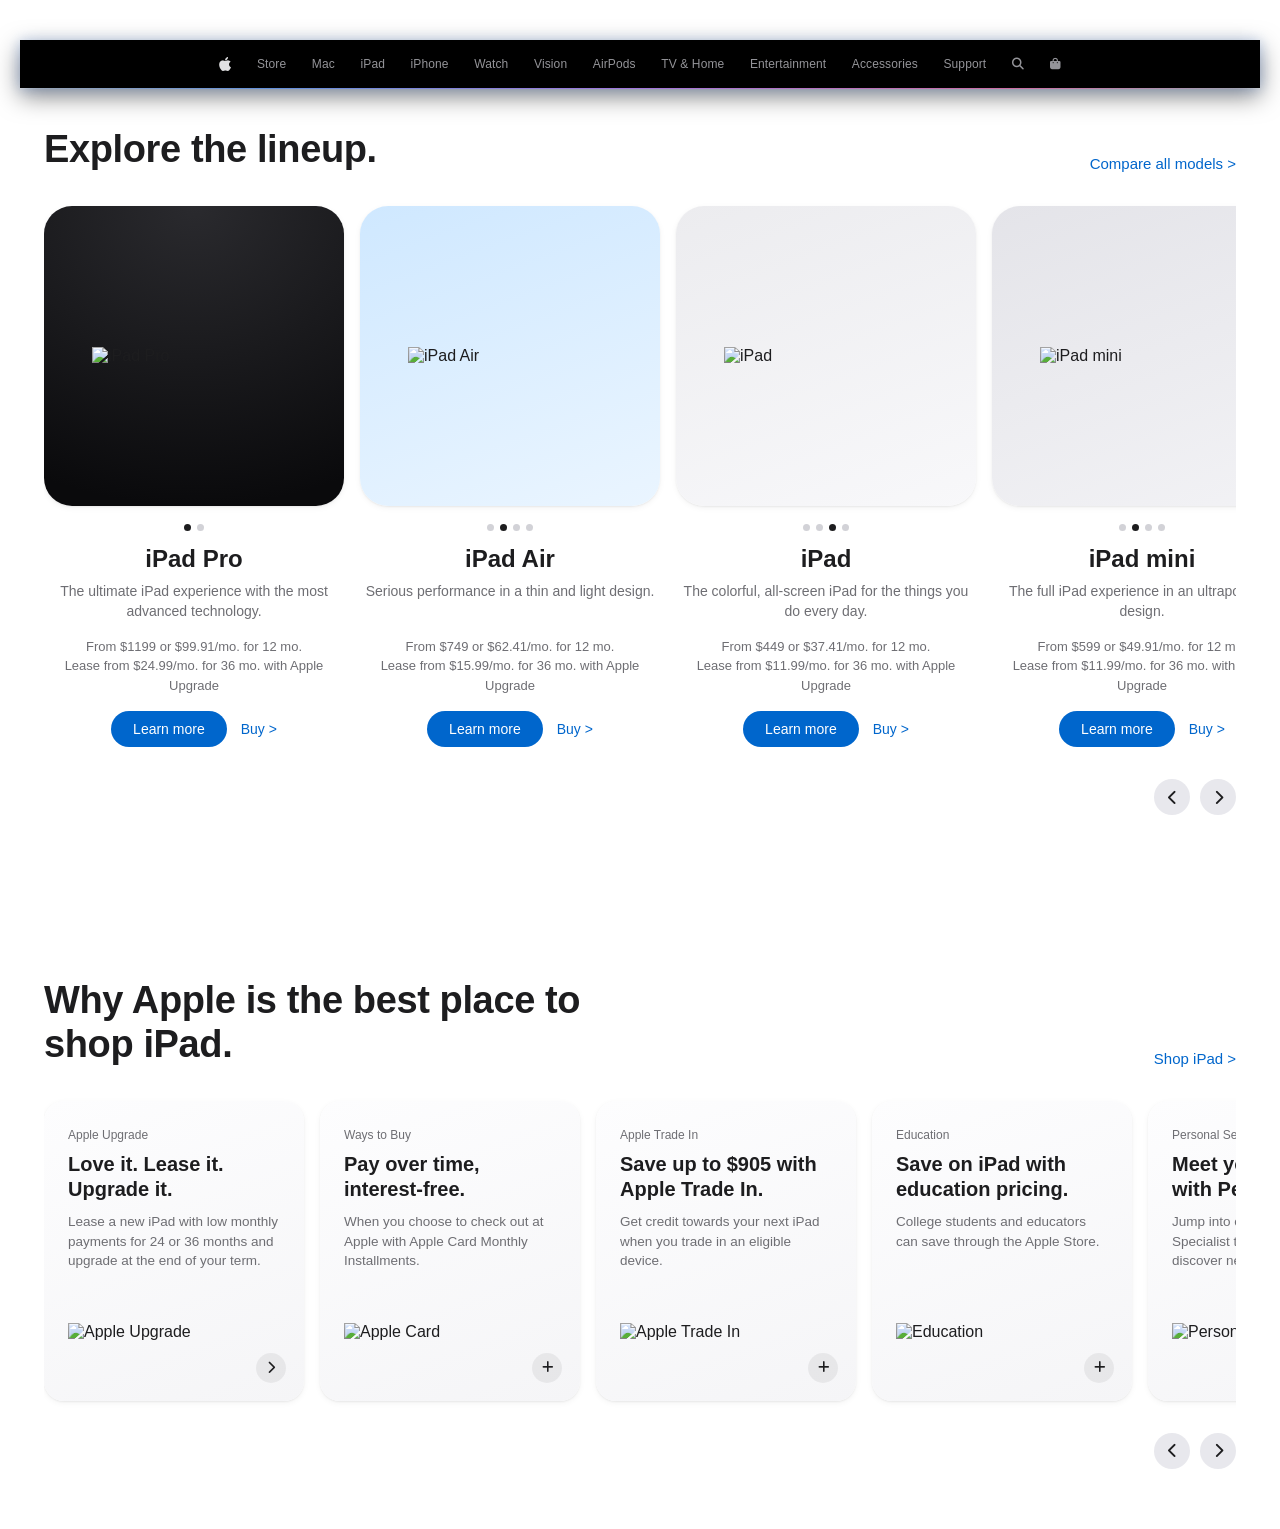
==== website.apple/ipad.html @ a0b73dc2 "first commit" ====
<!DOCTYPE html>
<html lang="id">
<head>
    <meta charset="UTF-8">
    <meta name="viewport" content="width=device-width, initial-scale=1.0">
    <title>iPad - Apple (Indonesia)</title>

    <link rel="stylesheet" href="https://cdnjs.cloudflare.com/ajax/libs/font-awesome/6.4.0/css/all.min.css">
    <link rel="stylesheet" href="style.css">
</head>
<body>
    <!-- Navigation Bar -->
    <nav class="global-nav">
        <ul>
            <li><a href="index.html"><i class="fa-brands fa-apple nav-icon"></i></a></li>
            <li><a href="index.html">Store</a></li>
            <li><a href="#">Mac</a></li>
            <li><a href="ipad.html">iPad</a></li>
            <li><a href="#">iPhone</a></li>
            <li><a href="#">Watch</a></li>
            <li><a href="#">Vision</a></li>
            <li><a href="#">AirPods</a></li>
            <li><a href="#">TV & Home</a></li>
            <li><a href="#">Entertainment</a></li>
            <li><a href="#">Accessories</a></li>
            <li><a href="#">Support</a></li>
            <li><a href="#"><i class="fa-solid fa-magnifying-glass"></i></a></li>
            <li><a href="#"><i class="fa-solid fa-bag-shopping"></i></a></li>
        </ul>
    </nav>

    <!-- 1. Explore the lineup -->
    <section class="lineup-section">
        <div class="section-row-header">
            <h2 class="section-row-title">Explore the lineup.</h2>
            <a href="#" class="section-link">Compare all models &gt;</a>
        </div>

        <div class="carousel">
            <div class="carousel-track">
                
                <div class="lineup-card">
                    <div class="lineup-visual visual-pro">
                        <img src="https://via.placeholder.com/400x400/111111/ffffff?text=iPad+Pro" alt="iPad Pro">
                    </div>
                    <div class="lineup-dots"><span class="active"></span><span></span></div>
                    <h3>iPad Pro</h3>
                    <p class="lineup-desc">The ultimate iPad experience with the most advanced technology.</p>
                    <p class="lineup-price">From $1199 or $99.91/mo. for 12 mo.<br>Lease from $24.99/mo. for 36 mo. with Apple Upgrade</p>
                    <div class="lineup-actions">
                        <a href="#" class="pill-btn">Learn more</a>
                        <a href="#" class="text-link-buy">Buy &gt;</a>
                    </div>
                </div>

                <div class="lineup-card">
                    <div class="lineup-visual visual-air">
                        <img src="https://via.placeholder.com/400x400/4a90d9/ffffff?text=iPad+Air" alt="iPad Air">
                    </div>
                    <div class="lineup-dots"><span></span><span class="active"></span><span></span><span></span></div>
                    <h3>iPad Air</h3>
                    <p class="lineup-desc">Serious performance in a thin and light design.</p>
                    <p class="lineup-price">From $749 or $62.41/mo. for 12 mo.<br>Lease from $15.99/mo. for 36 mo. with Apple Upgrade</p>
                    <div class="lineup-actions">
                        <a href="#" class="pill-btn">Learn more</a>
                        <a href="#" class="text-link-buy">Buy &gt;</a>
                    </div>
                </div>

                <div class="lineup-card">
                    <div class="lineup-visual visual-ipad">
                        <img src="https://via.placeholder.com/400x400/e91e8c/ffffff?text=iPad" alt="iPad">
                    </div>
                    <div class="lineup-dots"><span></span><span></span><span class="active"></span><span></span></div>
                    <h3>iPad</h3>
                    <p class="lineup-desc">The colorful, all-screen iPad for the things you do every day.</p>
                    <p class="lineup-price">From $449 or $37.41/mo. for 12 mo.<br>Lease from $11.99/mo. for 36 mo. with Apple Upgrade</p>
                    <div class="lineup-actions">
                        <a href="#" class="pill-btn">Learn more</a>
                        <a href="#" class="text-link-buy">Buy &gt;</a>
                    </div>
                </div>

                <div class="lineup-card">
                    <div class="lineup-visual visual-mini">
                        <img src="https://via.placeholder.com/400x400/9b59b6/ffffff?text=iPad+mini" alt="iPad mini">
                    </div>
                    <div class="lineup-dots"><span></span><span class="active"></span><span></span><span></span></div>
                    <h3>iPad mini</h3>
                    <p class="lineup-desc">The full iPad experience in an ultraportable design.</p>
                    <p class="lineup-price">From $599 or $49.91/mo. for 12 mo.<br>Lease from $11.99/mo. for 36 mo. with Apple Upgrade</p>
                    <div class="lineup-actions">
                        <a href="#" class="pill-btn">Learn more</a>
                        <a href="#" class="text-link-buy">Buy &gt;</a>
                    </div>
                </div>

            </div>
            <div class="carousel-nav">
                <button class="carousel-btn carousel-prev" aria-label="Sebelumnya"><i class="fa-solid fa-chevron-left"></i></button>
                <button class="carousel-btn carousel-next" aria-label="Berikutnya"><i class="fa-solid fa-chevron-right"></i></button>
            </div>
        </div>
    </section>

    <!-- 2. Why Apple is the best place to shop iPad -->
    <section class="shop-reasons-section">
        <div class="section-row-header">
            <h2 class="section-row-title">Why Apple is the best place to shop iPad.</h2>
            <a href="#" class="section-link">Shop iPad &gt;</a>
        </div>

        <div class="carousel">
            <div class="carousel-track">

                <div class="shop-card">
                    <p class="eyebrow">Apple Upgrade</p>
                    <h3>Love it. Lease it. Upgrade it.</h3>
                    <p>Lease a new iPad with low monthly payments for 24 or 36 months and upgrade at the end of your term.</p>
                    <div class="shop-card-img">
                        <img src="https://via.placeholder.com/260x160/f5f5f7/9b59b6?text=Apple+Upgrade" alt="Apple Upgrade">
                    </div>
                    <a href="#" class="shop-card-cta"><i class="fa-solid fa-chevron-right"></i></a>
                </div>

                <div class="shop-card">
                    <p class="eyebrow">Ways to Buy</p>
                    <h3>Pay over time, interest-free.</h3>
                    <p>When you choose to check out at Apple with Apple Card Monthly Installments.</p>
                    <div class="shop-card-img">
                        <img src="https://via.placeholder.com/260x160/f5f5f7/888888?text=Apple+Card" alt="Apple Card">
                    </div>
                    <a href="#" class="shop-card-cta"><i class="fa-solid fa-plus"></i></a>
                </div>

                <div class="shop-card">
                    <p class="eyebrow">Apple Trade In</p>
                    <h3>Save up to $905 with Apple Trade In.</h3>
                    <p>Get credit towards your next iPad when you trade in an eligible device.</p>
                    <div class="shop-card-img">
                        <img src="https://via.placeholder.com/260x160/f5f5f7/4a90d9?text=Trade+In" alt="Apple Trade In">
                    </div>
                    <a href="#" class="shop-card-cta"><i class="fa-solid fa-plus"></i></a>
                </div>

                <div class="shop-card">
                    <p class="eyebrow">Education</p>
                    <h3>Save on iPad with education pricing.</h3>
                    <p>College students and educators can save through the Apple Store.</p>
                    <div class="shop-card-img">
                        <img src="https://via.placeholder.com/260x160/f5f5f7/333333?text=Education" alt="Education">
                    </div>
                    <a href="#" class="shop-card-cta"><i class="fa-solid fa-plus"></i></a>
                </div>

                <div class="shop-card">
                    <p class="eyebrow">Personal Setup</p>
                    <h3>Meet your new iPad with Personal Setup.</h3>
                    <p>Jump into online sessions with a Specialist to set up your iPad and discover new features.</p>
                    <div class="shop-card-img">
                        <img src="https://via.placeholder.com/260x160/f5f5f7/2997ff?text=Personal+Setup" alt="Personal Setup">
                    </div>
                    <a href="#" class="shop-card-cta"><i class="fa-solid fa-plus"></i></a>
                </div>

                <div class="shop-card">
                    <p class="eyebrow">Delivery and Pickup</p>
                    <h3>Get flexible delivery and easy pickup.</h3>
                    <p>Choose two-hour delivery in eligible areas, free delivery from the Apple Store, free delivery, or easy pickup options.</p>
                    <div class="shop-card-img">
                        <img src="https://via.placeholder.com/260x160/f5f5f7/aaaaaa?text=Delivery" alt="Delivery and Pickup">
                    </div>
                    <a href="#" class="shop-card-cta"><i class="fa-solid fa-plus"></i></a>
                </div>

            </div>
            <div class="carousel-nav">
                <button class="carousel-btn carousel-prev" aria-label="Sebelumnya"><i class="fa-solid fa-chevron-left"></i></button>
                <button class="carousel-btn carousel-next" aria-label="Berikutnya"><i class="fa-solid fa-chevron-right"></i></button>
            </div>
        </div>
    </section>

    <script src="carousel.js"></script>
</body>
</html>
---- website.apple/style.css ----
/* ============================================================
   APPLE (ID) — 3D EDITION
   Token system
   ============================================================ */
:root {
    --bg-light: #f5f5f7;
    --bg-white: #ffffff;
    --bg-dark: #000000;
    --bg-dark-soft: #0a0a0c;

    --text-dark: #1d1d1f;
    --text-dark-muted: #6e6e73;
    --text-light: #f5f5f7;
    --text-light-muted: #a1a1a6;

    --accent-blue: #2997ff;
    --accent-blue-deep: #0066cc;

    /* glow accents — untuk kesan "fresh & hidup" */
    --glow-blue: #3b82f6;
    --glow-purple: #a855f7;
    --glow-pink: #ec4899;
    --glow-cyan: #22d3ee;
    --glow-orange: #fb923c;

    --radius-lg: 28px;
    --radius-md: 20px;
    --radius-sm: 12px;
    --radius-pill: 980px;

    --ease: cubic-bezier(0.16, 1, 0.3, 1);
    --ease-soft: cubic-bezier(0.4, 0, 0.2, 1);

    /* layered "physical" shadows — the core of the 3D feel */
    --depth-1: 0 1px 2px rgba(0,0,0,0.06), 0 2px 6px rgba(0,0,0,0.05);
    --depth-2: 0 4px 10px rgba(0,0,0,0.08), 0 12px 28px rgba(0,0,0,0.10);
    --depth-3: 0 10px 24px rgba(0,0,0,0.12), 0 30px 60px rgba(0,0,0,0.18);
    --depth-dark: 0 20px 50px rgba(0,0,0,0.55), 0 6px 16px rgba(0,0,0,0.4);
}

* { box-sizing: border-box; }

html { scroll-behavior: smooth; }

body {
    margin: 0;
    background: var(--bg-white);
    color: var(--text-dark);
    font-family: -apple-system, "SF Pro Display", "SF Pro Text", "Helvetica Neue", Arial, sans-serif;
    -webkit-font-smoothing: antialiased;
    overflow-x: hidden;
}

a { text-decoration: none; color: inherit; }
ul { list-style: none; margin: 0; padding: 0; }
sup { font-size: 0.55em; }

/* ============================================================
   1. GLOBAL NAV — glass, floating above everything
   ============================================================ */
.global-nav {
    position: sticky;
    top: 0;
    z-index: 1000;
    height: 48px;
    display: flex;
    align-items: center;
    background: #000000;
    box-shadow:
        0 1px 0 rgba(255,255,255,0.08),
        0 1px 12px rgba(59,130,246,0.25),
        0 8px 24px rgba(0,0,0,0.5);
}

.global-nav::after {
    content: "";
    position: absolute;
    left: 0; right: 0; bottom: -1px;
    height: 1px;
    background: linear-gradient(90deg,
        transparent,
        var(--glow-blue) 20%,
        var(--glow-purple) 50%,
        var(--glow-pink) 80%,
        transparent);
    opacity: 0.6;
}

.global-nav ul {
    width: 100%;
    display: flex;
    justify-content: center;
    align-items: center;
    gap: clamp(14px, 2vw, 30px);
    padding: 0 16px;
}

.global-nav a {
    display: flex;
    align-items: center;
    color: var(--text-light-muted);
    font-size: 12px;
    letter-spacing: 0.01em;
    opacity: 0.92;
    transition: opacity 0.25s var(--ease-soft), transform 0.25s var(--ease-soft);
}

.global-nav a:hover {
    color: var(--text-light);
    opacity: 1;
    transform: translateY(-1px);
}

.nav-icon { font-size: 16px; color: var(--text-light); }

/* ============================================================
   2. PROMO RIBBON
   ============================================================ */
.ribbon {
    text-align: center;
    font-size: 12px;
    color: var(--text-dark);
    background: linear-gradient(180deg, #fafafc, var(--bg-light));
    padding: 10px 20px;
    box-shadow: inset 0 -1px 0 rgba(0,0,0,0.06), var(--depth-1);
    position: relative;
    z-index: 2;
}

.ribbon a {
    color: var(--accent-blue-deep);
    font-weight: 500;
    margin-left: 4px;
}
.ribbon a:hover { text-decoration: underline; }

/* ============================================================
   3. HERO SECTIONS — perspective stage for floating products
   ============================================================ */
.hero-section {
    position: relative;
    padding: 88px 24px 64px;
    text-align: center;
    perspective: 1600px;
    overflow: hidden;
}

.hero-title {
    font-size: clamp(40px, 6vw, 80px);
    font-weight: 600;
    letter-spacing: -0.015em;
    margin: 0 0 6px;
    line-height: 1.05;
}

.hero-subtitle {
    font-size: clamp(20px, 2.4vw, 28px);
    font-weight: 500;
    margin: 0 0 8px;
}

.hero-date, .hero-description {
    font-size: 17px;
    color: var(--text-dark-muted);
    max-width: 520px;
    margin: 0 auto 22px;
    line-height: 1.4;
}

.cta-group {
    display: flex;
    justify-content: center;
    gap: 14px;
    margin-top: 8px;
    position: relative;
    z-index: 3;
}

.btn {
    display: inline-block;
    padding: 11px 22px;
    font-size: 15px;
    font-weight: 500;
    border-radius: var(--radius-pill);
    transition: transform 0.2s var(--ease-soft), box-shadow 0.2s var(--ease-soft), background 0.2s var(--ease-soft);
    will-change: transform;
}

.btn:active { transform: translateY(1px) scale(0.98); }

.btn-primary {
    background: var(--accent-blue-deep);
    color: #fff;
    box-shadow: 0 2px 6px rgba(0,102,204,0.35), 0 8px 18px rgba(0,102,204,0.25);
}
.btn-primary:hover {
    background: var(--accent-blue);
    box-shadow: 0 4px 10px rgba(41,151,255,0.4), 0 14px 26px rgba(41,151,255,0.28);
    transform: translateY(-2px);
}

.btn-secondary-dark {
    color: var(--accent-blue);
    background: rgba(255,255,255,0.06);
    border: 1px solid rgba(255,255,255,0.14);
}
.btn-secondary-dark:hover {
    background: rgba(255,255,255,0.12);
    transform: translateY(-2px);
}

.btn-secondary-light {
    color: var(--accent-blue-deep);
    background: rgba(0,0,0,0.04);
}
.btn-secondary-light:hover {
    background: rgba(0,0,0,0.08);
    transform: translateY(-2px);
}

/* --- Dark theme hero (iPhone 18 Pro) --- */
.hero-section.dark-theme {
    background: #000;
    color: var(--text-light);
}

.hero-section.dark-theme::before {
    content: "";
    position: absolute;
    inset: -20%;
    z-index: 0;
    background:
        radial-gradient(38% 45% at 30% 15%, rgba(59,130,246,0.55), transparent 70%),
        radial-gradient(35% 40% at 72% 10%, rgba(168,85,247,0.45), transparent 70%),
        radial-gradient(45% 50% at 50% 40%, rgba(236,72,153,0.22), transparent 70%);
    filter: blur(60px);
    animation: glow-pulse 8s ease-in-out infinite;
    pointer-events: none;
}

.hero-section.dark-theme .hero-content,
.hero-section.dark-theme .hero-landscape-image {
    position: relative;
    z-index: 1;
}

@keyframes glow-pulse {
    0%, 100% { opacity: 0.85; transform: scale(1); }
    50%      { opacity: 1; transform: scale(1.06); }
}

.hero-full-landscape {
    padding-bottom: 0;
}

.hero-landscape-image {
    margin-top: 20px;
    transform-style: preserve-3d;
    transition: transform 0.35s var(--ease);
}

.floating-img {
    width: min(100%, 1100px);
    display: block;
    margin: 0 auto;
    filter: drop-shadow(0 40px 60px rgba(0,0,0,0.65)) drop-shadow(0 8px 16px rgba(0,0,0,0.5));
    animation: float-in 1.1s var(--ease) both, hover-float 5s ease-in-out 1.1s infinite;
    transform-style: preserve-3d;
}

@keyframes float-in {
    from { opacity: 0; transform: translateY(70px) rotateX(12deg) scale(0.94); }
    to   { opacity: 1; transform: translateY(0) rotateX(0deg) scale(1); }
}

@keyframes hover-float {
    0%, 100% { transform: translateY(0px); }
    50%      { transform: translateY(-14px); }
}

/* --- Light theme hero (iPhone Duo) --- */
.hero-section.light-theme {
    background: linear-gradient(180deg, #ffffff 0%, var(--bg-light) 100%);
}

.hero-image-container {
    margin-top: 24px;
    perspective: 1400px;
}

.hero-image-container img {
    width: min(100%, 900px);
    border-radius: var(--radius-md);
    box-shadow: var(--depth-3);
    transition: transform 0.4s var(--ease), box-shadow 0.4s var(--ease);
}

.hero-image-container img:hover {
    transform: translateY(-6px) scale(1.015);
    box-shadow: 0 24px 40px rgba(0,0,0,0.16), 0 40px 80px rgba(0,0,0,0.14);
}

/* ============================================================
   4. BENTO GRID — tilt-on-hover 3D cards
   ============================================================ */
.bento-container {
    display: grid;
    grid-template-columns: repeat(2, 1fr);
    gap: 20px;
    padding: 20px;
    max-width: 1240px;
    margin: 0 auto;
    perspective: 1800px;
}

.bento-card {
    position: relative;
    border-radius: var(--radius-lg);
    padding: 44px 40px 36px;
    overflow: hidden;
    transform-style: preserve-3d;
    transition: transform 0.5s var(--ease), box-shadow 0.5s var(--ease);
    box-shadow: var(--depth-2);
    will-change: transform;
}

.bento-card:hover {
    box-shadow: var(--depth-3);
    z-index: 2;
}

.card-content {
    position: relative;
    z-index: 2;
    transform: translateZ(30px);
    transition: transform 0.5s var(--ease);
    max-width: 480px;
}

.bento-card:hover .card-content { transform: translateZ(55px); }

.card-image {
    margin-top: 24px;
    transform: translateZ(20px);
    transition: transform 0.5s var(--ease);
}
.bento-card:hover .card-image { transform: translateZ(40px) scale(1.03); }

.card-image img {
    width: 100%;
    border-radius: var(--radius-sm);
    display: block;
}

.card-title {
    font-size: 26px;
    font-weight: 600;
    letter-spacing: -0.01em;
    margin: 0 0 10px;
    line-height: 1.2;
}

.card-subtitle, .card-desc {
    font-size: 16px;
    line-height: 1.4;
    margin: 0 0 16px;
}

.card-date {
    font-size: 13px;
    margin: 0 0 14px;
}

/* card theme variants */
.bento-card.light-theme {
    background: linear-gradient(155deg, #fdfdfe, var(--bg-light));
    color: var(--text-dark);
}
.bento-card.light-theme .card-subtitle,
.bento-card.light-theme .card-desc,
.bento-card.light-theme .card-date {
    color: var(--text-dark-muted);
}

.bento-card.dark-theme {
    background:
        radial-gradient(70% 60% at 15% 0%, rgba(59,130,246,0.35), transparent 60%),
        radial-gradient(140% 120% at 20% 0%, #2c2c30, #000 70%);
    color: var(--text-light);
}
.bento-card.dark-theme .card-subtitle,
.bento-card.dark-theme .card-date {
    color: var(--text-light-muted);
}
.bento-card.dark-theme:hover {
    box-shadow: var(--depth-3), 0 0 40px rgba(59,130,246,0.35);
}

.bento-card.airpods-theme {
    background:
        radial-gradient(65% 55% at 75% 5%, rgba(34,211,238,0.35), transparent 60%),
        radial-gradient(130% 110% at 70% 10%, #1a2a3a, #050b12 75%);
    color: var(--text-light);
}
.bento-card.airpods-theme .card-subtitle,
.bento-card.airpods-theme .card-date {
    color: var(--text-light-muted);
}
.bento-card.airpods-theme:hover {
    box-shadow: var(--depth-3), 0 0 40px rgba(34,211,238,0.3);
}

.bento-card.light-theme:hover {
    box-shadow: var(--depth-3), 0 0 30px rgba(168,85,247,0.15);
}

/* full-width bento items (make Card 1 & Watch pairing feel intentional on wide screens) */
@media (min-width: 900px) {
    .bento-card:nth-child(1) { grid-column: span 2; display: flex; align-items: center; justify-content: space-between; gap: 32px; }
    .bento-card:nth-child(1) .card-image { margin-top: 0; flex: 1; max-width: 420px; }
}

/* ============================================================
   5. ENTERTAINMENT SECTION
   ============================================================ */
.entertainment-section {
    position: relative;
    text-align: center;
    padding: 90px 24px;
    background: #000;
    color: var(--text-light);
    overflow: hidden;
}

.entertainment-section::before {
    content: "";
    position: absolute;
    inset: -30%;
    background:
        radial-gradient(30% 40% at 20% 30%, rgba(236,72,153,0.4), transparent 70%),
        radial-gradient(35% 45% at 80% 20%, rgba(59,130,246,0.4), transparent 70%),
        radial-gradient(30% 40% at 50% 80%, rgba(251,146,60,0.3), transparent 70%),
        radial-gradient(25% 35% at 85% 75%, rgba(168,85,247,0.35), transparent 70%);
    filter: blur(70px);
    animation: aurora-drift 14s ease-in-out infinite alternate;
}

.section-heading { position: relative; z-index: 1; }

@keyframes aurora-drift {
    0%   { transform: translate(0, 0) scale(1); }
    50%  { transform: translate(3%, -2%) scale(1.08); }
    100% { transform: translate(-3%, 2%) scale(1); }
}

.section-heading {
    font-size: clamp(32px, 4.5vw, 52px);
    font-weight: 600;
    letter-spacing: -0.01em;
    margin: 0;
}

/* ============================================================
   6. RESPONSIVE
   ============================================================ */
@media (max-width: 900px) {
    .global-nav ul { justify-content: flex-start; overflow-x: auto; }
    .bento-container { grid-template-columns: 1fr; }
    .bento-card:nth-child(1) { grid-column: span 1; flex-direction: column; }
}

@media (max-width: 600px) {
    .hero-section { padding: 64px 18px 44px; }
    .cta-group { flex-direction: column; align-items: center; }
    .bento-card { padding: 32px 24px 28px; }
}

/* Respect reduced motion */
@media (prefers-reduced-motion: reduce) {
    .floating-img,
    .hero-section.dark-theme::before,
    .entertainment-section::before {
        animation: none;
    }
    html { scroll-behavior: auto; }
    .bento-card, .card-content, .card-image, .hero-image-container img, .btn {
        transition: none !important;
    }
}

/* ============================================================
   APPLE (ID) — 3D EDITION
   Token system
   ============================================================ */
:root {
    --bg-light: #f5f5f7;
    --bg-white: #ffffff;
    --bg-dark: #000000;
    --bg-dark-soft: #0a0a0c;

    --text-dark: #1d1d1f;
    --text-dark-muted: #6e6e73;
    --text-light: #f5f5f7;
    --text-light-muted: #a1a1a6;

    --accent-blue: #2997ff;
    --accent-blue-deep: #0066cc;

    /* glow accents — untuk kesan "fresh & hidup" */
    --glow-blue: #3b82f6;
    --glow-purple: #a855f7;
    --glow-pink: #ec4899;
    --glow-cyan: #22d3ee;
    --glow-orange: #fb923c;

    --radius-lg: 28px;
    --radius-md: 20px;
    --radius-sm: 12px;
    --radius-pill: 980px;

    --ease: cubic-bezier(0.16, 1, 0.3, 1);
    --ease-soft: cubic-bezier(0.4, 0, 0.2, 1);

    /* layered "physical" shadows — the core of the 3D feel */
    --depth-1: 0 1px 2px rgba(0,0,0,0.06), 0 2px 6px rgba(0,0,0,0.05);
    --depth-2: 0 4px 10px rgba(0,0,0,0.08), 0 12px 28px rgba(0,0,0,0.10);
    --depth-3: 0 10px 24px rgba(0,0,0,0.12), 0 30px 60px rgba(0,0,0,0.18);
    --depth-dark: 0 20px 50px rgba(0,0,0,0.55), 0 6px 16px rgba(0,0,0,0.4);
}

* { box-sizing: border-box; }

html { scroll-behavior: smooth; }

body {
    margin: 0;
    background: var(--bg-white);
    color: var(--text-dark);
    font-family: -apple-system, "SF Pro Display", "SF Pro Text", "Helvetica Neue", Arial, sans-serif;
    -webkit-font-smoothing: antialiased;
    overflow-x: hidden;
}

a { text-decoration: none; color: inherit; }
ul { list-style: none; margin: 0; padding: 0; }
sup { font-size: 0.55em; }

/* ============================================================
   1. GLOBAL NAV — glass, floating above everything
   ============================================================ */
.global-nav {
    position: sticky;
    top: 0;
    z-index: 1000;
    height: 48px;
    display: flex;
    align-items: center;
    background: #000000;
    box-shadow:
        0 1px 0 rgba(255,255,255,0.08),
        0 1px 12px rgba(59,130,246,0.25),
        0 8px 24px rgba(0,0,0,0.5);
}

.global-nav::after {
    content: "";
    position: absolute;
    left: 0; right: 0; bottom: -1px;
    height: 1px;
    background: linear-gradient(90deg,
        transparent,
        var(--glow-blue) 20%,
        var(--glow-purple) 50%,
        var(--glow-pink) 80%,
        transparent);
    opacity: 0.6;
}

.global-nav ul {
    width: 100%;
    display: flex;
    justify-content: center;
    align-items: center;
    gap: clamp(14px, 2vw, 30px);
    padding: 0 16px;
}

.global-nav a {
    display: flex;
    align-items: center;
    color: var(--text-light-muted);
    font-size: 12px;
    letter-spacing: 0.01em;
    opacity: 0.92;
    transition: opacity 0.25s var(--ease-soft), transform 0.25s var(--ease-soft);
}

.global-nav a:hover {
    color: var(--text-light);
    opacity: 1;
    transform: translateY(-1px);
}

.nav-icon { font-size: 16px; color: var(--text-light); }

/* ============================================================
   2. PROMO RIBBON
   ============================================================ */
.ribbon {
    text-align: center;
    font-size: 12px;
    color: var(--text-dark);
    background: linear-gradient(180deg, #fafafc, var(--bg-light));
    padding: 10px 20px;
    box-shadow: inset 0 -1px 0 rgba(0,0,0,0.06), var(--depth-1);
    position: relative;
    z-index: 2;
}

.ribbon a {
    color: var(--accent-blue-deep);
    font-weight: 500;
    margin-left: 4px;
}
.ribbon a:hover { text-decoration: underline; }

/* ============================================================
   3. HERO SECTIONS — perspective stage for floating products
   ============================================================ */
.hero-section {
    position: relative;
    padding: 88px 24px 64px;
    text-align: center;
    perspective: 1600px;
    overflow: hidden;
}

.hero-title {
    font-size: clamp(40px, 6vw, 80px);
    font-weight: 600;
    letter-spacing: -0.015em;
    margin: 0 0 6px;
    line-height: 1.05;
}

.hero-subtitle {
    font-size: clamp(20px, 2.4vw, 28px);
    font-weight: 500;
    margin: 0 0 8px;
}

.hero-date, .hero-description {
    font-size: 17px;
    color: var(--text-dark-muted);
    max-width: 520px;
    margin: 0 auto 22px;
    line-height: 1.4;
}

.cta-group {
    display: flex;
    justify-content: center;
    gap: 14px;
    margin-top: 8px;
    position: relative;
    z-index: 3;
}

.btn {
    display: inline-block;
    padding: 11px 22px;
    font-size: 15px;
    font-weight: 500;
    border-radius: var(--radius-pill);
    transition: transform 0.2s var(--ease-soft), box-shadow 0.2s var(--ease-soft), background 0.2s var(--ease-soft);
    will-change: transform;
}

.btn:active { transform: translateY(1px) scale(0.98); }

.btn-primary {
    background: var(--accent-blue-deep);
    color: #fff;
    box-shadow: 0 2px 6px rgba(0,102,204,0.35), 0 8px 18px rgba(0,102,204,0.25);
}
.btn-primary:hover {
    background: var(--accent-blue);
    box-shadow: 0 4px 10px rgba(41,151,255,0.4), 0 14px 26px rgba(41,151,255,0.28);
    transform: translateY(-2px);
}

.btn-secondary-dark {
    color: var(--accent-blue);
    background: rgba(255,255,255,0.06);
    border: 1px solid rgba(255,255,255,0.14);
}
.btn-secondary-dark:hover {
    background: rgba(255,255,255,0.12);
    transform: translateY(-2px);
}

.btn-secondary-light {
    color: var(--accent-blue-deep);
    background: rgba(0,0,0,0.04);
}
.btn-secondary-light:hover {
    background: rgba(0,0,0,0.08);
    transform: translateY(-2px);
}

/* --- Dark theme hero (iPhone 18 Pro) --- */
.hero-section.dark-theme {
    background: #000;
    color: var(--text-light);
}

.hero-section.dark-theme::before {
    content: "";
    position: absolute;
    inset: -20%;
    z-index: 0;
    background:
        radial-gradient(38% 45% at 30% 15%, rgba(59,130,246,0.55), transparent 70%),
        radial-gradient(35% 40% at 72% 10%, rgba(168,85,247,0.45), transparent 70%),
        radial-gradient(45% 50% at 50% 40%, rgba(236,72,153,0.22), transparent 70%);
    filter: blur(60px);
    animation: glow-pulse 8s ease-in-out infinite;
    pointer-events: none;
}

.hero-section.dark-theme .hero-content,
.hero-section.dark-theme .hero-landscape-image {
    position: relative;
    z-index: 1;
}

@keyframes glow-pulse {
    0%, 100% { opacity: 0.85; transform: scale(1); }
    50%      { opacity: 1; transform: scale(1.06); }
}

.hero-full-landscape {
    padding-bottom: 0;
}

.hero-landscape-image {
    margin-top: 20px;
    transform-style: preserve-3d;
    transition: transform 0.35s var(--ease);
}

.floating-img {
    width: min(100%, 1100px);
    display: block;
    margin: 0 auto;
    filter: drop-shadow(0 40px 60px rgba(0,0,0,0.65)) drop-shadow(0 8px 16px rgba(0,0,0,0.5));
    animation: float-in 1.1s var(--ease) both, hover-float 5s ease-in-out 1.1s infinite;
    transform-style: preserve-3d;
}

@keyframes float-in {
    from { opacity: 0; transform: translateY(70px) rotateX(12deg) scale(0.94); }
    to   { opacity: 1; transform: translateY(0) rotateX(0deg) scale(1); }
}

@keyframes hover-float {
    0%, 100% { transform: translateY(0px); }
    50%      { transform: translateY(-14px); }
}

/* --- Light theme hero (iPhone Duo) --- */
.hero-section.light-theme {
    background: linear-gradient(180deg, #ffffff 0%, var(--bg-light) 100%);
}

.hero-image-container {
    margin-top: 24px;
    perspective: 1400px;
}

.hero-image-container img {
    width: min(100%, 900px);
    display: block;
    margin: 0 auto;
    transition: transform 0.4s var(--ease);
}

.hero-image-container img:hover {
    transform: translateY(-6px) scale(1.015);
}

/* ============================================================
   4. BENTO GRID — tilt-on-hover 3D cards
   ============================================================ */
.bento-container {
    display: grid;
    grid-template-columns: repeat(2, 1fr);
    gap: 20px;
    padding: 20px;
    max-width: 1240px;
    margin: 0 auto;
    perspective: 1800px;
}

.bento-card {
    position: relative;
    border-radius: var(--radius-lg);
    padding: 44px 40px 36px;
    overflow: hidden;
    transform-style: preserve-3d;
    transition: transform 0.5s var(--ease), box-shadow 0.5s var(--ease);
    box-shadow: var(--depth-2);
    will-change: transform;
}

.bento-card:hover {
    box-shadow: var(--depth-3);
    z-index: 2;
}

.card-content {
    position: relative;
    z-index: 2;
    transform: translateZ(30px);
    transition: transform 0.5s var(--ease);
    max-width: 480px;
}

.bento-card:hover .card-content { transform: translateZ(55px); }

.card-image {
    margin-top: 24px;
    transform: translateZ(20px);
    transition: transform 0.5s var(--ease);
}
.bento-card:hover .card-image { transform: translateZ(40px) scale(1.03); }

.card-image img {
    width: 100%;
    border-radius: var(--radius-sm);
    display: block;
}

.card-title {
    font-size: 26px;
    font-weight: 600;
    letter-spacing: -0.01em;
    margin: 0 0 10px;
    line-height: 1.2;
}

.card-subtitle, .card-desc {
    font-size: 16px;
    line-height: 1.4;
    margin: 0 0 16px;
}

.card-date {
    font-size: 13px;
    margin: 0 0 14px;
}

/* card theme variants */
.bento-card.light-theme {
    background: linear-gradient(155deg, #fdfdfe, var(--bg-light));
    color: var(--text-dark);
}
.bento-card.light-theme .card-subtitle,
.bento-card.light-theme .card-desc,
.bento-card.light-theme .card-date {
    color: var(--text-dark-muted);
}

.bento-card.dark-theme {
    background:
        radial-gradient(70% 60% at 15% 0%, rgba(59,130,246,0.35), transparent 60%),
        radial-gradient(140% 120% at 20% 0%, #2c2c30, #000 70%);
    color: var(--text-light);
}
.bento-card.dark-theme .card-subtitle,
.bento-card.dark-theme .card-date {
    color: var(--text-light-muted);
}
.bento-card.dark-theme:hover {
    box-shadow: var(--depth-3), 0 0 40px rgba(59,130,246,0.35);
}

.bento-card.airpods-theme {
    background:
        radial-gradient(65% 55% at 75% 5%, rgba(34,211,238,0.35), transparent 60%),
        radial-gradient(130% 110% at 70% 10%, #1a2a3a, #050b12 75%);
    color: var(--text-light);
}
.bento-card.airpods-theme .card-subtitle,
.bento-card.airpods-theme .card-date {
    color: var(--text-light-muted);
}
.bento-card.airpods-theme:hover {
    box-shadow: var(--depth-3), 0 0 40px rgba(34,211,238,0.3);
}

.bento-card.light-theme:hover {
    box-shadow: var(--depth-3), 0 0 30px rgba(168,85,247,0.15);
}

/* full-width bento items (make Card 1 & Watch pairing feel intentional on wide screens) */
@media (min-width: 900px) {
    .bento-card:nth-child(1) { grid-column: span 2; display: flex; align-items: center; justify-content: space-between; gap: 32px; }
    .bento-card:nth-child(1) .card-image { margin-top: 0; flex: 1; max-width: 420px; }
}

/* ============================================================
   5. ENTERTAINMENT SECTION
   ============================================================ */
.entertainment-section {
    position: relative;
    text-align: center;
    padding: 90px 24px;
    background: #000;
    color: var(--text-light);
    overflow: hidden;
}

.entertainment-section::before {
    content: "";
    position: absolute;
    inset: -30%;
    background:
        radial-gradient(30% 40% at 20% 30%, rgba(236,72,153,0.4), transparent 70%),
        radial-gradient(35% 45% at 80% 20%, rgba(59,130,246,0.4), transparent 70%),
        radial-gradient(30% 40% at 50% 80%, rgba(251,146,60,0.3), transparent 70%),
        radial-gradient(25% 35% at 85% 75%, rgba(168,85,247,0.35), transparent 70%);
    filter: blur(70px);
    animation: aurora-drift 14s ease-in-out infinite alternate;
}

.section-heading { position: relative; z-index: 1; }

@keyframes aurora-drift {
    0%   { transform: translate(0, 0) scale(1); }
    50%  { transform: translate(3%, -2%) scale(1.08); }
    100% { transform: translate(-3%, 2%) scale(1); }
}

.section-heading {
    font-size: clamp(32px, 4.5vw, 52px);
    font-weight: 600;
    letter-spacing: -0.01em;
    margin: 0;
}

/* ============================================================
   7. IPAD PAGE — sliding carousels
   ============================================================ */

/* --- shared carousel mechanics --- */
.carousel-track {
    display: flex;
    gap: 16px;
    overflow-x: auto;
    scroll-snap-type: x mandatory;
    scroll-behavior: smooth;
    cursor: grab;
    -ms-overflow-style: none;
    scrollbar-width: none;
    padding: 4px 0 14px;
}
.carousel-track::-webkit-scrollbar { display: none; }
.carousel-track.dragging { cursor: grabbing; scroll-behavior: auto; scroll-snap-type: none; }

.carousel-nav { display: flex; gap: 10px; justify-content: flex-end; margin-top: 18px; }

.carousel-btn {
    width: 36px;
    height: 36px;
    border-radius: 50%;
    border: none;
    background: #e8e8ed;
    color: var(--text-dark);
    display: flex;
    align-items: center;
    justify-content: center;
    font-size: 15px;
    cursor: pointer;
    transition: background 0.2s var(--ease-soft), transform 0.2s var(--ease-soft), box-shadow 0.2s var(--ease-soft);
}
.carousel-btn:hover:not(:disabled) { background: #d6d6db; transform: translateY(-1px); box-shadow: var(--depth-1); }
.carousel-btn:disabled { opacity: 0.35; cursor: default; }

/* --- "Why Apple is the best place to shop iPad" --- */
.shop-reasons-section {
    max-width: 1400px;
    margin: 0 auto;
    padding: 64px 24px 20px;
}

.section-row-header {
    display: flex;
    justify-content: space-between;
    align-items: flex-end;
    gap: 20px;
    margin-bottom: 30px;
}

.section-row-title {
    font-size: clamp(26px, 3.4vw, 38px);
    font-weight: 600;
    letter-spacing: -0.01em;
    line-height: 1.15;
    margin: 0;
    max-width: 560px;
}

.section-link {
    color: var(--accent-blue-deep);
    font-size: 15px;
    font-weight: 500;
    white-space: nowrap;
    transition: opacity 0.2s;
}
.section-link:hover { opacity: 0.7; }

.shop-card {
    position: relative;
    flex: 0 0 260px;
    scroll-snap-align: start;
    background: linear-gradient(160deg, #fdfdfe, var(--bg-light));
    border-radius: var(--radius-md);
    padding: 26px 24px 60px;
    min-height: 300px;
    box-shadow: var(--depth-1);
    transition: transform 0.35s var(--ease), box-shadow 0.35s var(--ease);
    display: flex;
    flex-direction: column;
}
.shop-card:hover { transform: translateY(-5px); box-shadow: var(--depth-2); }

.shop-card .eyebrow {
    font-size: 12px;
    color: var(--text-dark-muted);
    margin: 0 0 8px;
}

.shop-card h3 {
    font-size: 20px;
    font-weight: 600;
    line-height: 1.25;
    margin: 0 0 10px;
}

.shop-card p {
    font-size: 13.5px;
    line-height: 1.45;
    color: var(--text-dark-muted);
    margin: 0;
}

.shop-card .shop-card-img {
    margin-top: auto;
    padding-top: 18px;
}
.shop-card .shop-card-img img {
    width: 100%;
    display: block;
    pointer-events: none;
    user-select: none;
}

.shop-card-cta {
    position: absolute;
    right: 18px;
    bottom: 18px;
    width: 30px;
    height: 30px;
    border-radius: 50%;
    background: rgba(0,0,0,0.06);
    display: flex;
    align-items: center;
    justify-content: center;
    font-size: 13px;
    color: var(--text-dark);
    transition: background 0.2s;
}
.shop-card:hover .shop-card-cta { background: rgba(0,0,0,0.1); }

/* --- "Explore the lineup" --- */
.lineup-section {
    max-width: 1400px;
    margin: 0 auto;
    padding: 40px 24px 100px;
}

.lineup-card {
    flex: 0 0 300px;
    scroll-snap-align: start;
    display: flex;
    flex-direction: column;
}

.lineup-visual {
    border-radius: var(--radius-lg);
    aspect-ratio: 1 / 1;
    display: flex;
    align-items: center;
    justify-content: center;
    overflow: hidden;
    margin-bottom: 18px;
    box-shadow: var(--depth-1);
    transition: box-shadow 0.35s var(--ease), transform 0.35s var(--ease);
}
.lineup-card:hover .lineup-visual { transform: translateY(-4px); box-shadow: var(--depth-2); }

.lineup-visual img {
    width: 68%;
    display: block;
    pointer-events: none;
    user-select: none;
}

.lineup-visual.visual-pro { background: radial-gradient(120% 100% at 50% 0%, #2a2a2e, #0a0a0c); }
.lineup-visual.visual-air { background: linear-gradient(160deg, #cfe8ff, #eaf5ff); }
.lineup-visual.visual-ipad { background: linear-gradient(160deg, #ececef, #f8f8fa); }
.lineup-visual.visual-mini { background: linear-gradient(160deg, #e4e4e9, #f2f2f5); }

.lineup-dots { display: flex; gap: 6px; justify-content: center; margin-bottom: 14px; }
.lineup-dots span {
    width: 7px;
    height: 7px;
    border-radius: 50%;
    background: #d2d2d7;
}
.lineup-dots span.active { background: var(--text-dark); }

.lineup-card h3 {
    font-size: 24px;
    font-weight: 600;
    text-align: center;
    margin: 0 0 8px;
}

.lineup-card .lineup-desc {
    font-size: 14px;
    line-height: 1.45;
    color: var(--text-dark-muted);
    text-align: center;
    margin: 0 0 14px;
    min-height: 42px;
}

.lineup-price {
    font-size: 13px;
    line-height: 1.5;
    text-align: center;
    color: var(--text-dark-muted);
    margin: 0 0 16px;
}

.lineup-actions {
    display: flex;
    align-items: center;
    justify-content: center;
    gap: 14px;
}

.pill-btn {
    display: inline-block;
    background: var(--accent-blue-deep);
    color: #fff;
    padding: 10px 22px;
    border-radius: var(--radius-pill);
    font-size: 14px;
    font-weight: 500;
    transition: background 0.2s var(--ease-soft), transform 0.2s var(--ease-soft);
}
.pill-btn:hover { background: var(--accent-blue); transform: translateY(-2px); }

.text-link-buy {
    color: var(--accent-blue-deep);
    font-size: 14px;
    font-weight: 500;
    transition: opacity 0.2s;
}
.text-link-buy:hover { opacity: 0.65; }

@media (max-width: 700px) {
    .section-row-header { flex-direction: column; align-items: flex-start; gap: 8px; }
    .shop-card { flex-basis: 220px; }
    .lineup-card { flex-basis: 240px; }
}
@media (max-width: 900px) {
    .global-nav ul { justify-content: flex-start; overflow-x: auto; }
    .bento-container { grid-template-columns: 1fr; }
    .bento-card:nth-child(1) { grid-column: span 1; flex-direction: column; }
}

@media (max-width: 600px) {
    .hero-section { padding: 64px 18px 44px; }
    .cta-group { flex-direction: column; align-items: center; }
    .bento-card { padding: 32px 24px 28px; }
}

/* Respect reduced motion */
@media (prefers-reduced-motion: reduce) {
    .floating-img,
    .hero-section.dark-theme::before,
    .entertainment-section::before {
        animation: none;
    }
    html { scroll-behavior: auto; }
    .bento-card, .card-content, .card-image, .hero-image-container img, .btn {
        transition: none !important;
    }
}
* {
  box-sizing: border-box;
  margin: 0;
  padding: 0;
  font-family: -apple-system, BlinkMacSystemFont, "SF Pro Text", "Segoe UI", Roboto, sans-serif;
}

body {
  background-color: #f5f5f7;
  color: #1d1d1f;
  padding: 40px 20px;
}

.section-title {
  font-size: 40px;
  font-weight: 600;
  margin-bottom: 24px;
  max-width: 1100px;
  margin-left: auto;
  margin-right: auto;
}

/* ================= SWITCH TO MAC ================= */
.switch-section {
  max-width: 1100px;
  margin: 0 auto 60px auto;
}

.switch-grid {
  display: grid;
  grid-template-columns: 1fr 1fr;
  gap: 20px;
}

.card {
  background: #ffffff;
  border-radius: 20px;
  padding: 40px 30px 0 30px;
  display: flex;
  flex-direction: column;
  justify-content: space-between;
  text-align: center;
  overflow: hidden;
  box-shadow: 0 4px 12px rgba(0, 0, 0, 0.03);
}

.card h3 {
  font-size: 24px;
  font-weight: 600;
  margin-bottom: 12px;
}

.card-desc {
  font-size: 14px;
  color: #515154;
  line-height: 1.4;
  margin-bottom: 16px;
}

.link-blue {
  color: #0066cc;
  text-decoration: none;
  font-size: 14px;
}

.link-blue:hover {
  text-decoration: underline;
}

.card-image {
  margin-top: 24px;
}

.card-image img {
  width: 100%;
  height: auto;
  display: block;
}

/* ================= EXPLORE THE LINEUP ================= */
.lineup-section {
  max-width: 1100px;
  margin: 0 auto;
}

.filter-tabs {
  display: flex;
  gap: 10px;
  background: #e8e8ed;
  padding: 4px;
  border-radius: 30px;
  width: fit-content;
  margin-bottom: 30px;
}

.tab-btn {
  border: none;
  background: transparent;
  padding: 8px 18px;
  border-radius: 20px;
  font-size: 13px;
  cursor: pointer;
  color: #1d1d1f;
  transition: all 0.2s ease;
}

.tab-btn.active {
  background: #1d1d1f;
  color: #ffffff;
}

.lineup-grid {
  display: flex;
  gap: 20px;
  overflow-x: auto;
  padding-bottom: 20px;
}

.product-card {
  min-width: 200px;
  flex: 1;
  text-align: center;
  display: flex;
  flex-direction: column;
  align-items: center;
}

.product-img-box {
  background: #ffffff;
  border-radius: 16px;
  width: 100%;
  height: 180px;
  display: flex;
  align-items: center;
  justify-content: center;
  padding: 20px;
  margin-bottom: 16px;
}

.product-img-box img {
  max-width: 100%;
  max-height: 100%;
  object-fit: contain;
}

.color-dots {
  display: flex;
  gap: 6px;
  margin-bottom: 12px;
  height: 12px;
}

.dot {
  width: 8px;
  height: 8px;
  border-radius: 50%;
  display: inline-block;
}

.badge-new {
  color: #bf4800;
  font-size: 11px;
  font-weight: 600;
  margin-bottom: 4px;
}

.product-name {
  font-size: 16px;
  font-weight: 600;
  margin-bottom: 6px;
}

.product-tagline {
  font-size: 12px;
  color: #515154;
  margin-bottom: 10px;
  min-height: 32px;
}

.product-price {
  font-size: 12px;
  font-weight: 500;
  margin-bottom: 16px;
}

.product-actions {
  display: flex;
  align-items: center;
  gap: 12px;
}

.btn-blue {
  background: #0071e3;
  color: #ffffff;
  padding: 6px 14px;
  border-radius: 20px;
  font-size: 12px;
  text-decoration: none;
}

.btn-blue:hover {
  background: #0077ed;
}

/* Responsive */
@media (max-width: 768px) {
  .switch-grid {
    grid-template-columns: 1fr;
  }
}

/* ============================================================
   APPLE (ID) — 3D EDITION
   Token system
   ============================================================ */
:root {
    --bg-light: #f5f5f7;
    --bg-white: #ffffff;
    --bg-dark: #000000;
    --bg-dark-soft: #0a0a0c;

    --text-dark: #1d1d1f;
    --text-dark-muted: #6e6e73;
    --text-light: #f5f5f7;
    --text-light-muted: #a1a1a6;

    --accent-blue: #2997ff;
    --accent-blue-deep: #0066cc;

    /* glow accents — untuk kesan "fresh & hidup" */
    --glow-blue: #3b82f6;
    --glow-purple: #a855f7;
    --glow-pink: #ec4899;
    --glow-cyan: #22d3ee;
    --glow-orange: #fb923c;

    --radius-lg: 28px;
    --radius-md: 20px;
    --radius-sm: 12px;
    --radius-pill: 980px;

    --ease: cubic-bezier(0.16, 1, 0.3, 1);
    --ease-soft: cubic-bezier(0.4, 0, 0.2, 1);

    /* layered "physical" shadows — the core of the 3D feel */
    --depth-1: 0 1px 2px rgba(0,0,0,0.06), 0 2px 6px rgba(0,0,0,0.05);
    --depth-2: 0 4px 10px rgba(0,0,0,0.08), 0 12px 28px rgba(0,0,0,0.10);
    --depth-3: 0 10px 24px rgba(0,0,0,0.12), 0 30px 60px rgba(0,0,0,0.18);
    --depth-dark: 0 20px 50px rgba(0,0,0,0.55), 0 6px 16px rgba(0,0,0,0.4);
}

* { box-sizing: border-box; }

html { scroll-behavior: smooth; }

body {
    margin: 0;
    background: var(--bg-white);
    color: var(--text-dark);
    font-family: -apple-system, "SF Pro Display", "SF Pro Text", "Helvetica Neue", Arial, sans-serif;
    -webkit-font-smoothing: antialiased;
    overflow-x: hidden;
}

a { text-decoration: none; color: inherit; }
ul { list-style: none; margin: 0; padding: 0; }
sup { font-size: 0.55em; }

/* ============================================================
   1. GLOBAL NAV — glass, floating above everything
   ============================================================ */
.global-nav {
    position: sticky;
    top: 0;
    z-index: 1000;
    height: 48px;
    display: flex;
    align-items: center;
    background: #000000;
    box-shadow:
        0 1px 0 rgba(255,255,255,0.08),
        0 1px 12px rgba(59,130,246,0.25),
        0 8px 24px rgba(0,0,0,0.5);
}

.global-nav::after {
    content: "";
    position: absolute;
    left: 0; right: 0; bottom: -1px;
    height: 1px;
    background: linear-gradient(90deg,
        transparent,
        var(--glow-blue) 20%,
        var(--glow-purple) 50%,
        var(--glow-pink) 80%,
        transparent);
    opacity: 0.6;
}

.global-nav ul {
    width: 100%;
    display: flex;
    justify-content: center;
    align-items: center;
    gap: clamp(14px, 2vw, 30px);
    padding: 0 16px;
}

.global-nav a {
    display: flex;
    align-items: center;
    color: var(--text-light-muted);
    font-size: 12px;
    letter-spacing: 0.01em;
    opacity: 0.92;
    transition: opacity 0.25s var(--ease-soft), transform 0.25s var(--ease-soft);
}

.global-nav a:hover {
    color: var(--text-light);
    opacity: 1;
    transform: translateY(-1px);
}

.nav-icon { font-size: 16px; color: var(--text-light); }

/* ============================================================
   2. PROMO RIBBON
   ============================================================ */
.ribbon {
    text-align: center;
    font-size: 12px;
    color: var(--text-dark);
    background: linear-gradient(180deg, #fafafc, var(--bg-light));
    padding: 10px 20px;
    box-shadow: inset 0 -1px 0 rgba(0,0,0,0.06), var(--depth-1);
    position: relative;
    z-index: 2;
}

.ribbon a {
    color: var(--accent-blue-deep);
    font-weight: 500;
    margin-left: 4px;
}
.ribbon a:hover { text-decoration: underline; }

/* ============================================================
   3. HERO SECTIONS — perspective stage for floating products
   ============================================================ */
.hero-section {
    position: relative;
    padding: 88px 24px 64px;
    text-align: center;
    perspective: 1600px;
    overflow: hidden;
}

.hero-title {
    font-size: clamp(40px, 6vw, 80px);
    font-weight: 600;
    letter-spacing: -0.015em;
    margin: 0 0 6px;
    line-height: 1.05;
}

.hero-subtitle {
    font-size: clamp(20px, 2.4vw, 28px);
    font-weight: 500;
    margin: 0 0 8px;
}

.hero-date, .hero-description {
    font-size: 17px;
    color: var(--text-dark-muted);
    max-width: 520px;
    margin: 0 auto 22px;
    line-height: 1.4;
}

.cta-group {
    display: flex;
    justify-content: center;
    gap: 14px;
    margin-top: 8px;
    position: relative;
    z-index: 3;
}

.btn {
    display: inline-block;
    padding: 11px 22px;
    font-size: 15px;
    font-weight: 500;
    border-radius: var(--radius-pill);
    transition: transform 0.2s var(--ease-soft), box-shadow 0.2s var(--ease-soft), background 0.2s var(--ease-soft);
    will-change: transform;
}

.btn:active { transform: translateY(1px) scale(0.98); }

.btn-primary {
    background: var(--accent-blue-deep);
    color: #fff;
    box-shadow: 0 2px 6px rgba(0,102,204,0.35), 0 8px 18px rgba(0,102,204,0.25);
}
.btn-primary:hover {
    background: var(--accent-blue);
    box-shadow: 0 4px 10px rgba(41,151,255,0.4), 0 14px 26px rgba(41,151,255,0.28);
    transform: translateY(-2px);
}

.btn-secondary-dark {
    color: var(--accent-blue);
    background: rgba(255,255,255,0.06);
    border: 1px solid rgba(255,255,255,0.14);
}
.btn-secondary-dark:hover {
    background: rgba(255,255,255,0.12);
    transform: translateY(-2px);
}

.btn-secondary-light {
    color: var(--accent-blue-deep);
    background: rgba(0,0,0,0.04);
}
.btn-secondary-light:hover {
    background: rgba(0,0,0,0.08);
    transform: translateY(-2px);
}

/* --- Dark theme hero (iPhone 18 Pro) --- */
.hero-section.dark-theme {
    background: #000;
    color: var(--text-light);
}

.hero-section.dark-theme::before {
    content: "";
    position: absolute;
    inset: -20%;
    z-index: 0;
    background:
        radial-gradient(38% 45% at 30% 15%, rgba(59,130,246,0.55), transparent 70%),
        radial-gradient(35% 40% at 72% 10%, rgba(168,85,247,0.45), transparent 70%),
        radial-gradient(45% 50% at 50% 40%, rgba(236,72,153,0.22), transparent 70%);
    filter: blur(60px);
    animation: glow-pulse 8s ease-in-out infinite;
    pointer-events: none;
}

.hero-section.dark-theme .hero-content,
.hero-section.dark-theme .hero-landscape-image {
    position: relative;
    z-index: 1;
}

@keyframes glow-pulse {
    0%, 100% { opacity: 0.85; transform: scale(1); }
    50%      { opacity: 1; transform: scale(1.06); }
}

.hero-full-landscape {
    padding-bottom: 0;
}

.hero-landscape-image {
    margin-top: 20px;
    transform-style: preserve-3d;
    transition: transform 0.35s var(--ease);
}

.floating-img {
    width: min(100%, 1100px);
    display: block;
    margin: 0 auto;
    filter: drop-shadow(0 40px 60px rgba(0,0,0,0.65)) drop-shadow(0 8px 16px rgba(0,0,0,0.5));
    animation: float-in 1.1s var(--ease) both, hover-float 5s ease-in-out 1.1s infinite;
    transform-style: preserve-3d;
}

@keyframes float-in {
    from { opacity: 0; transform: translateY(70px) rotateX(12deg) scale(0.94); }
    to   { opacity: 1; transform: translateY(0) rotateX(0deg) scale(1); }
}

@keyframes hover-float {
    0%, 100% { transform: translateY(0px); }
    50%      { transform: translateY(-14px); }
}

/* --- Light theme hero (iPhone Duo) --- */
.hero-section.light-theme {
    background: linear-gradient(180deg, #ffffff 0%, var(--bg-light) 100%);
}

.hero-image-container {
    margin-top: 24px;
    perspective: 1400px;
}

.hero-image-container img {
    width: min(100%, 900px);
    display: block;
    margin: 0 auto;
    transition: transform 0.4s var(--ease);
}

.hero-image-container img:hover {
    transform: translateY(-6px) scale(1.015);
}

/* ============================================================
   4. BENTO GRID — tilt-on-hover 3D cards
   ============================================================ */
.bento-container {
    display: grid;
    grid-template-columns: repeat(2, 1fr);
    gap: 20px;
    padding: 20px;
    max-width: 1240px;
    margin: 0 auto;
    perspective: 1800px;
}

.bento-card {
    position: relative;
    border-radius: var(--radius-lg);
    padding: 44px 40px 36px;
    overflow: hidden;
    transform-style: preserve-3d;
    transition: transform 0.5s var(--ease), box-shadow 0.5s var(--ease);
    box-shadow: var(--depth-2);
    will-change: transform;
}

.bento-card:hover {
    box-shadow: var(--depth-3);
    z-index: 2;
}

.card-content {
    position: relative;
    z-index: 2;
    transform: translateZ(30px);
    transition: transform 0.5s var(--ease);
    max-width: 480px;
}

.bento-card:hover .card-content { transform: translateZ(55px); }

.card-image {
    margin-top: 24px;
    transform: translateZ(20px);
    transition: transform 0.5s var(--ease);
}
.bento-card:hover .card-image { transform: translateZ(40px) scale(1.03); }

.card-image img {
    width: 100%;
    border-radius: var(--radius-sm);
    display: block;
}

.card-title {
    font-size: 26px;
    font-weight: 600;
    letter-spacing: -0.01em;
    margin: 0 0 10px;
    line-height: 1.2;
}

.card-subtitle, .card-desc {
    font-size: 16px;
    line-height: 1.4;
    margin: 0 0 16px;
}

.card-date {
    font-size: 13px;
    margin: 0 0 14px;
}

/* card theme variants */
.bento-card.light-theme {
    background: linear-gradient(155deg, #fdfdfe, var(--bg-light));
    color: var(--text-dark);
}
.bento-card.light-theme .card-subtitle,
.bento-card.light-theme .card-desc,
.bento-card.light-theme .card-date {
    color: var(--text-dark-muted);
}

.bento-card.dark-theme {
    background:
        radial-gradient(70% 60% at 15% 0%, rgba(59,130,246,0.35), transparent 60%),
        radial-gradient(140% 120% at 20% 0%, #2c2c30, #000 70%);
    color: var(--text-light);
}
.bento-card.dark-theme .card-subtitle,
.bento-card.dark-theme .card-date {
    color: var(--text-light-muted);
}
.bento-card.dark-theme:hover {
    box-shadow: var(--depth-3), 0 0 40px rgba(59,130,246,0.35);
}

.bento-card.airpods-theme {
    background:
        radial-gradient(65% 55% at 75% 5%, rgba(34,211,238,0.35), transparent 60%),
        radial-gradient(130% 110% at 70% 10%, #1a2a3a, #050b12 75%);
    color: var(--text-light);
}
.bento-card.airpods-theme .card-subtitle,
.bento-card.airpods-theme .card-date {
    color: var(--text-light-muted);
}
.bento-card.airpods-theme:hover {
    box-shadow: var(--depth-3), 0 0 40px rgba(34,211,238,0.3);
}

.bento-card.light-theme:hover {
    box-shadow: var(--depth-3), 0 0 30px rgba(168,85,247,0.15);
}

/* full-width bento items (make Card 1 & Watch pairing feel intentional on wide screens) */
@media (min-width: 900px) {
    .bento-card:nth-child(1) { grid-column: span 2; display: flex; align-items: center; justify-content: space-between; gap: 32px; }
    .bento-card:nth-child(1) .card-image { margin-top: 0; flex: 1; max-width: 420px; }
}

/* ============================================================
   5. ENTERTAINMENT SECTION
   ============================================================ */
.entertainment-section {
    position: relative;
    text-align: center;
    padding: 90px 24px;
    background: #000;
    color: var(--text-light);
    overflow: hidden;
}

.entertainment-section::before {
    content: "";
    position: absolute;
    inset: -30%;
    background:
        radial-gradient(30% 40% at 20% 30%, rgba(236,72,153,0.4), transparent 70%),
        radial-gradient(35% 45% at 80% 20%, rgba(59,130,246,0.4), transparent 70%),
        radial-gradient(30% 40% at 50% 80%, rgba(251,146,60,0.3), transparent 70%),
        radial-gradient(25% 35% at 85% 75%, rgba(168,85,247,0.35), transparent 70%);
    filter: blur(70px);
    animation: aurora-drift 14s ease-in-out infinite alternate;
}

.section-heading { position: relative; z-index: 1; }

@keyframes aurora-drift {
    0%   { transform: translate(0, 0) scale(1); }
    50%  { transform: translate(3%, -2%) scale(1.08); }
    100% { transform: translate(-3%, 2%) scale(1); }
}

.section-heading {
    font-size: clamp(32px, 4.5vw, 52px);
    font-weight: 600;
    letter-spacing: -0.01em;
    margin: 0;
}

/* ============================================================
   7. IPAD PAGE — sliding carousels
   ============================================================ */

/* --- shared carousel mechanics --- */
.carousel-track {
    display: flex;
    gap: 16px;
    overflow-x: auto;
    scroll-snap-type: x mandatory;
    scroll-behavior: smooth;
    cursor: grab;
    -ms-overflow-style: none;
    scrollbar-width: none;
    padding: 4px 0 14px;
}
.carousel-track::-webkit-scrollbar { display: none; }
.carousel-track.dragging { cursor: grabbing; scroll-behavior: auto; scroll-snap-type: none; }

.carousel-nav { display: flex; gap: 10px; justify-content: flex-end; margin-top: 18px; }

.carousel-btn {
    width: 36px;
    height: 36px;
    border-radius: 50%;
    border: none;
    background: #e8e8ed;
    color: var(--text-dark);
    display: flex;
    align-items: center;
    justify-content: center;
    font-size: 15px;
    cursor: pointer;
    transition: background 0.2s var(--ease-soft), transform 0.2s var(--ease-soft), box-shadow 0.2s var(--ease-soft);
}
.carousel-btn:hover:not(:disabled) { background: #d6d6db; transform: translateY(-1px); box-shadow: var(--depth-1); }
.carousel-btn:disabled { opacity: 0.35; cursor: default; }

/* --- "Why Apple is the best place to shop iPad" --- */
.shop-reasons-section {
    max-width: 1400px;
    margin: 0 auto;
    padding: 64px 24px 20px;
}

.section-row-header {
    display: flex;
    justify-content: space-between;
    align-items: flex-end;
    gap: 20px;
    margin-bottom: 30px;
}

.section-row-title {
    font-size: clamp(26px, 3.4vw, 38px);
    font-weight: 600;
    letter-spacing: -0.01em;
    line-height: 1.15;
    margin: 0;
    max-width: 560px;
}

.section-link {
    color: var(--accent-blue-deep);
    font-size: 15px;
    font-weight: 500;
    white-space: nowrap;
    transition: opacity 0.2s;
}
.section-link:hover { opacity: 0.7; }

.shop-card {
    position: relative;
    flex: 0 0 260px;
    scroll-snap-align: start;
    background: linear-gradient(160deg, #fdfdfe, var(--bg-light));
    border-radius: var(--radius-md);
    padding: 26px 24px 60px;
    min-height: 300px;
    box-shadow: var(--depth-1);
    transition: transform 0.35s var(--ease), box-shadow 0.35s var(--ease);
    display: flex;
    flex-direction: column;
}
.shop-card:hover { transform: translateY(-5px); box-shadow: var(--depth-2); }

.shop-card .eyebrow {
    font-size: 12px;
    color: var(--text-dark-muted);
    margin: 0 0 8px;
}

.shop-card h3 {
    font-size: 20px;
    font-weight: 600;
    line-height: 1.25;
    margin: 0 0 10px;
}

.shop-card p {
    font-size: 13.5px;
    line-height: 1.45;
    color: var(--text-dark-muted);
    margin: 0;
}

.shop-card .shop-card-img {
    margin-top: auto;
    padding-top: 18px;
}
.shop-card .shop-card-img img {
    width: 100%;
    display: block;
    pointer-events: none;
    user-select: none;
}

.shop-card-cta {
    position: absolute;
    right: 18px;
    bottom: 18px;
    width: 30px;
    height: 30px;
    border-radius: 50%;
    background: rgba(0,0,0,0.06);
    display: flex;
    align-items: center;
    justify-content: center;
    font-size: 13px;
    color: var(--text-dark);
    transition: background 0.2s;
}
.shop-card:hover .shop-card-cta { background: rgba(0,0,0,0.1); }

/* --- "Explore the lineup" --- */
.lineup-section {
    max-width: 1400px;
    margin: 0 auto;
    padding: 40px 24px 100px;
}

.lineup-card {
    flex: 0 0 300px;
    scroll-snap-align: start;
    display: flex;
    flex-direction: column;
}

.lineup-visual {
    border-radius: var(--radius-lg);
    aspect-ratio: 1 / 1;
    display: flex;
    align-items: center;
    justify-content: center;
    overflow: hidden;
    margin-bottom: 18px;
    box-shadow: var(--depth-1);
    transition: box-shadow 0.35s var(--ease), transform 0.35s var(--ease);
}
.lineup-card:hover .lineup-visual { transform: translateY(-4px); box-shadow: var(--depth-2); }

.lineup-visual img {
    width: 68%;
    display: block;
    pointer-events: none;
    user-select: none;
}

.lineup-visual.visual-pro { background: radial-gradient(120% 100% at 50% 0%, #2a2a2e, #0a0a0c); }
.lineup-visual.visual-air { background: linear-gradient(160deg, #cfe8ff, #eaf5ff); }
.lineup-visual.visual-ipad { background: linear-gradient(160deg, #ececef, #f8f8fa); }
.lineup-visual.visual-mini { background: linear-gradient(160deg, #e4e4e9, #f2f2f5); }
.lineup-visual.visual-watch { aspect-ratio: 3 / 4; }

.lineup-dots { display: flex; gap: 6px; justify-content: center; margin-bottom: 14px; }
.lineup-dots span {
    width: 7px;
    height: 7px;
    border-radius: 50%;
    background: #d2d2d7;
}
.lineup-dots span.active { background: var(--text-dark); }

.lineup-card h3 {
    font-size: 24px;
    font-weight: 600;
    text-align: center;
    margin: 0 0 8px;
}

.lineup-card .lineup-desc {
    font-size: 14px;
    line-height: 1.45;
    color: var(--text-dark-muted);
    text-align: center;
    margin: 0 0 14px;
    min-height: 42px;
}

.lineup-price {
    font-size: 13px;
    line-height: 1.5;
    text-align: center;
    color: var(--text-dark-muted);
    margin: 0 0 16px;
}

.lineup-actions {
    display: flex;
    align-items: center;
    justify-content: center;
    gap: 14px;
}

.pill-btn {
    display: inline-block;
    background: var(--accent-blue-deep);
    color: #fff;
    padding: 10px 22px;
    border-radius: var(--radius-pill);
    font-size: 14px;
    font-weight: 500;
    transition: background 0.2s var(--ease-soft), transform 0.2s var(--ease-soft);
}
.pill-btn:hover { background: var(--accent-blue); transform: translateY(-2px); }

.text-link-buy {
    color: var(--accent-blue-deep);
    font-size: 14px;
    font-weight: 500;
    transition: opacity 0.2s;
}
.text-link-buy:hover { opacity: 0.65; }

@media (max-width: 700px) {
    .section-row-header { flex-direction: column; align-items: flex-start; gap: 8px; }
    .shop-card { flex-basis: 220px; }
    .lineup-card { flex-basis: 240px; }
}

/* ============================================================
   8. MAC PAGE — filter tabs + switch section
   ============================================================ */
.filter-tabs {
    display: inline-flex;
    background: #f0f0f2;
    border-radius: var(--radius-pill);
    padding: 4px;
    gap: 2px;
    margin: 4px 0 36px;
    overflow-x: auto;
    max-width: 100%;
}

.filter-tab {
    border: none;
    background: transparent;
    padding: 10px 20px;
    border-radius: var(--radius-pill);
    font-size: 14px;
    font-weight: 500;
    color: var(--text-dark);
    cursor: pointer;
    white-space: nowrap;
    transition: background 0.25s var(--ease-soft), color 0.25s var(--ease-soft);
}
.filter-tab:hover:not(.active) { background: rgba(0,0,0,0.06); }
.filter-tab.active { background: #000; color: #fff; }

.lineup-card.is-hidden { display: none; }

.color-dots { display: flex; gap: 6px; justify-content: center; margin-bottom: 14px; }
.color-dots span {
    width: 12px;
    height: 12px;
    border-radius: 50%;
    border: 1px solid rgba(0,0,0,0.08);
}
.color-dots span.active { outline: 2px solid var(--text-dark); outline-offset: 2px; }

.badge-new {
    display: inline-block;
    font-size: 12px;
    font-weight: 600;
    color: #ff5c37;
    margin-bottom: 6px;
}

/* --- Switch to Mac --- */
.switch-mac-section {
    max-width: 1400px;
    margin: 0 auto;
    padding: 40px 24px 100px;
}

.switch-grid {
    display: grid;
    grid-template-columns: 1fr 1fr;
    gap: 20px;
}

.switch-card {
    background: #fff;
    border-radius: var(--radius-lg);
    padding: 48px 32px 0;
    box-shadow: var(--depth-1);
    display: flex;
    flex-direction: column;
    align-items: center;
    text-align: center;
    overflow: hidden;
    transition: box-shadow 0.35s var(--ease), transform 0.35s var(--ease);
}
.switch-card:hover { box-shadow: var(--depth-2); transform: translateY(-5px); }

.switch-card h3 {
    font-size: clamp(22px, 2.6vw, 28px);
    font-weight: 600;
    margin: 0 0 12px;
    max-width: 380px;
    line-height: 1.25;
}

.switch-card p {
    font-size: 15px;
    color: var(--text-dark-muted);
    max-width: 380px;
    margin: 0 0 14px;
    line-height: 1.5;
}

.switch-card .section-link { margin-bottom: 28px; }

.switch-card-img { margin-top: auto; width: 100%; }
.switch-card-img img { width: 100%; display: block; }

@media (max-width: 800px) {
    .switch-grid { grid-template-columns: 1fr; }
}

@media (max-width: 900px) {
    .global-nav ul { justify-content: flex-start; overflow-x: auto; }
    .bento-container { grid-template-columns: 1fr; }
    .bento-card:nth-child(1) { grid-column: span 1; flex-direction: column; }
}

@media (max-width: 600px) {
    .hero-section { padding: 64px 18px 44px; }
    .cta-group { flex-direction: column; align-items: center; }
    .bento-card { padding: 32px 24px 28px; }
}

/* Respect reduced motion */
@media (prefers-reduced-motion: reduce) {
    .floating-img,
    .hero-section.dark-theme::before,
    .entertainment-section::before {
        animation: none;
    }
    html { scroll-behavior: auto; }
    .bento-card, .card-content, .card-image, .hero-image-container img, .btn {
        transition: none !important;
    }
}
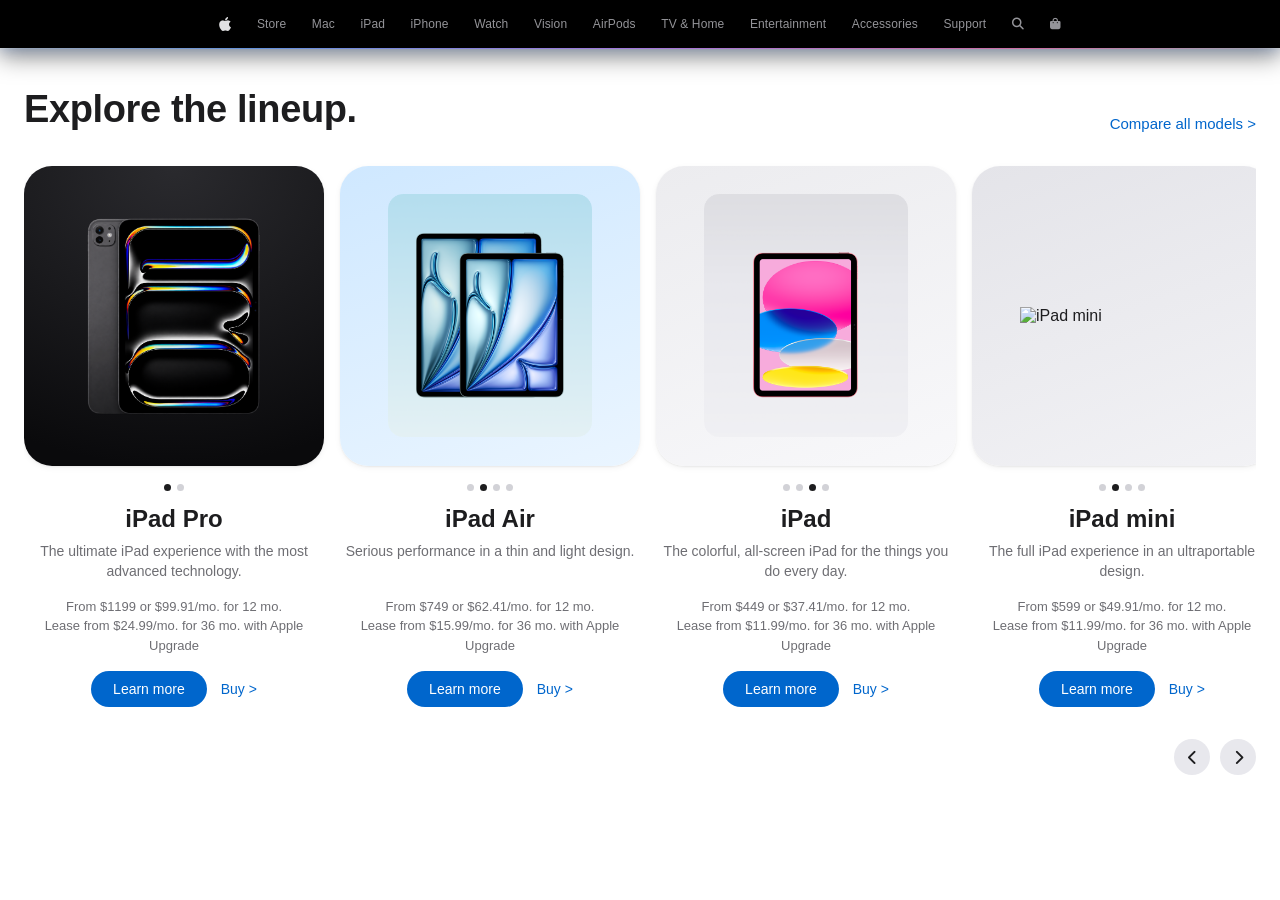
==== commit ebac28ca: "Update website Apple" ====
--- a/website.apple/ipad.html
+++ b/website.apple/ipad.html
@@ -14,10 +14,10 @@
         <ul>
             <li><a href="index.html"><i class="fa-brands fa-apple nav-icon"></i></a></li>
             <li><a href="index.html">Store</a></li>
-            <li><a href="#">Mac</a></li>
+            <li><a href="mac.html">Mac</a></li>
             <li><a href="ipad.html">iPad</a></li>
             <li><a href="#">iPhone</a></li>
-            <li><a href="#">Watch</a></li>
+            <li><a href="watch.html">Watch</a></li>
             <li><a href="#">Vision</a></li>
             <li><a href="#">AirPods</a></li>
             <li><a href="#">TV & Home</a></li>
@@ -41,7 +41,7 @@
                 
                 <div class="lineup-card">
                     <div class="lineup-visual visual-pro">
-                        <img src="https://via.placeholder.com/400x400/111111/ffffff?text=iPad+Pro" alt="iPad Pro">
+                         <img src="../images/ipad.png" alt="iPad Pro">
                     </div>
                     <div class="lineup-dots"><span class="active"></span><span></span></div>
                     <h3>iPad Pro</h3>
@@ -55,7 +55,7 @@
 
                 <div class="lineup-card">
                     <div class="lineup-visual visual-air">
-                        <img src="https://via.placeholder.com/400x400/4a90d9/ffffff?text=iPad+Air" alt="iPad Air">
+                        <img src="../images/ipadair.png" alt="iPad Air">
                     </div>
                     <div class="lineup-dots"><span></span><span class="active"></span><span></span><span></span></div>
                     <h3>iPad Air</h3>
@@ -69,7 +69,7 @@
 
                 <div class="lineup-card">
                     <div class="lineup-visual visual-ipad">
-                        <img src="https://via.placeholder.com/400x400/e91e8c/ffffff?text=iPad" alt="iPad">
+                        <img src="../images/ipadd.png" alt="iPad">
                     </div>
                     <div class="lineup-dots"><span></span><span></span><span class="active"></span><span></span></div>
                     <h3>iPad</h3>
@@ -103,83 +103,7 @@
         </div>
     </section>
 
-    <!-- 2. Why Apple is the best place to shop iPad -->
-    <section class="shop-reasons-section">
-        <div class="section-row-header">
-            <h2 class="section-row-title">Why Apple is the best place to shop iPad.</h2>
-            <a href="#" class="section-link">Shop iPad &gt;</a>
-        </div>
-
-        <div class="carousel">
-            <div class="carousel-track">
-
-                <div class="shop-card">
-                    <p class="eyebrow">Apple Upgrade</p>
-                    <h3>Love it. Lease it. Upgrade it.</h3>
-                    <p>Lease a new iPad with low monthly payments for 24 or 36 months and upgrade at the end of your term.</p>
-                    <div class="shop-card-img">
-                        <img src="https://via.placeholder.com/260x160/f5f5f7/9b59b6?text=Apple+Upgrade" alt="Apple Upgrade">
-                    </div>
-                    <a href="#" class="shop-card-cta"><i class="fa-solid fa-chevron-right"></i></a>
-                </div>
-
-                <div class="shop-card">
-                    <p class="eyebrow">Ways to Buy</p>
-                    <h3>Pay over time, interest-free.</h3>
-                    <p>When you choose to check out at Apple with Apple Card Monthly Installments.</p>
-                    <div class="shop-card-img">
-                        <img src="https://via.placeholder.com/260x160/f5f5f7/888888?text=Apple+Card" alt="Apple Card">
-                    </div>
-                    <a href="#" class="shop-card-cta"><i class="fa-solid fa-plus"></i></a>
-                </div>
-
-                <div class="shop-card">
-                    <p class="eyebrow">Apple Trade In</p>
-                    <h3>Save up to $905 with Apple Trade In.</h3>
-                    <p>Get credit towards your next iPad when you trade in an eligible device.</p>
-                    <div class="shop-card-img">
-                        <img src="https://via.placeholder.com/260x160/f5f5f7/4a90d9?text=Trade+In" alt="Apple Trade In">
-                    </div>
-                    <a href="#" class="shop-card-cta"><i class="fa-solid fa-plus"></i></a>
-                </div>
-
-                <div class="shop-card">
-                    <p class="eyebrow">Education</p>
-                    <h3>Save on iPad with education pricing.</h3>
-                    <p>College students and educators can save through the Apple Store.</p>
-                    <div class="shop-card-img">
-                        <img src="https://via.placeholder.com/260x160/f5f5f7/333333?text=Education" alt="Education">
-                    </div>
-                    <a href="#" class="shop-card-cta"><i class="fa-solid fa-plus"></i></a>
-                </div>
-
-                <div class="shop-card">
-                    <p class="eyebrow">Personal Setup</p>
-                    <h3>Meet your new iPad with Personal Setup.</h3>
-                    <p>Jump into online sessions with a Specialist to set up your iPad and discover new features.</p>
-                    <div class="shop-card-img">
-                        <img src="https://via.placeholder.com/260x160/f5f5f7/2997ff?text=Personal+Setup" alt="Personal Setup">
-                    </div>
-                    <a href="#" class="shop-card-cta"><i class="fa-solid fa-plus"></i></a>
-                </div>
-
-                <div class="shop-card">
-                    <p class="eyebrow">Delivery and Pickup</p>
-                    <h3>Get flexible delivery and easy pickup.</h3>
-                    <p>Choose two-hour delivery in eligible areas, free delivery from the Apple Store, free delivery, or easy pickup options.</p>
-                    <div class="shop-card-img">
-                        <img src="https://via.placeholder.com/260x160/f5f5f7/aaaaaa?text=Delivery" alt="Delivery and Pickup">
-                    </div>
-                    <a href="#" class="shop-card-cta"><i class="fa-solid fa-plus"></i></a>
-                </div>
-
-            </div>
-            <div class="carousel-nav">
-                <button class="carousel-btn carousel-prev" aria-label="Sebelumnya"><i class="fa-solid fa-chevron-left"></i></button>
-                <button class="carousel-btn carousel-next" aria-label="Berikutnya"><i class="fa-solid fa-chevron-right"></i></button>
-            </div>
-        </div>
-    </section>
+    
 
     <script src="carousel.js"></script>
 </body>
--- a/website.apple/style.css
+++ b/website.apple/style.css
@@ -16,7 +16,6 @@
     --accent-blue: #2997ff;
     --accent-blue-deep: #0066cc;
 
-    /* glow accents — untuk kesan "fresh & hidup" */
     --glow-blue: #3b82f6;
     --glow-purple: #a855f7;
     --glow-pink: #ec4899;
@@ -31,7 +30,8 @@
     --ease: cubic-bezier(0.16, 1, 0.3, 1);
     --ease-soft: cubic-bezier(0.4, 0, 0.2, 1);
 
-    /* layered "physical" shadows — the core of the 3D feel */
+    --nav-height: 48px;
+
     --depth-1: 0 1px 2px rgba(0,0,0,0.06), 0 2px 6px rgba(0,0,0,0.05);
     --depth-2: 0 4px 10px rgba(0,0,0,0.08), 0 12px 28px rgba(0,0,0,0.10);
     --depth-3: 0 10px 24px rgba(0,0,0,0.12), 0 30px 60px rgba(0,0,0,0.18);
@@ -40,10 +40,11 @@
 
 * { box-sizing: border-box; }
 
-html { scroll-behavior: smooth; }
+html { scroll-behavior: smooth; height: 100%; }
 
 body {
     margin: 0;
+    min-height: 100%;
     background: var(--bg-white);
     color: var(--text-dark);
     font-family: -apple-system, "SF Pro Display", "SF Pro Text", "Helvetica Neue", Arial, sans-serif;
@@ -56,13 +57,13 @@
 sup { font-size: 0.55em; }
 
 /* ============================================================
-   1. GLOBAL NAV — glass, floating above everything
+   1. GLOBAL NAV
    ============================================================ */
 .global-nav {
     position: sticky;
     top: 0;
     z-index: 1000;
-    height: 48px;
+    height: var(--nav-height);
     display: flex;
     align-items: center;
     background: #000000;
@@ -135,7 +136,7 @@
 .ribbon a:hover { text-decoration: underline; }
 
 /* ============================================================
-   3. HERO SECTIONS — perspective stage for floating products
+   3. HERO SECTIONS
    ============================================================ */
 .hero-section {
     position: relative;
@@ -145,12 +146,22 @@
     overflow: hidden;
 }
 
+/* Fullscreen hero — mengisi 1 layar penuh di bawah nav */
+.hero-fullscreen {
+    min-height: calc(100svh - var(--nav-height));
+    min-height: calc(100vh - var(--nav-height));
+    display: flex;
+    flex-direction: column;
+    align-items: center;
+    justify-content: center;
+}
+
 .hero-title {
-    font-size: clamp(40px, 6vw, 80px);
-    font-weight: 600;
-    letter-spacing: -0.015em;
+    font-size: clamp(40px, 7vw, 88px);
+    font-weight: 700;
+    letter-spacing: -0.02em;
     margin: 0 0 6px;
-    line-height: 1.05;
+    line-height: 1.02;
 }
 
 .hero-subtitle {
@@ -166,6 +177,10 @@
     margin: 0 auto 22px;
     line-height: 1.4;
 }
+.hero-section.dark-theme .hero-date,
+.hero-section.dark-theme .hero-description {
+    color: var(--text-light-muted);
+}
 
 .cta-group {
     display: flex;
@@ -174,48 +189,6 @@
     margin-top: 8px;
     position: relative;
     z-index: 3;
-}
-
-.btn {
-    display: inline-block;
-    padding: 11px 22px;
-    font-size: 15px;
-    font-weight: 500;
-    border-radius: var(--radius-pill);
-    transition: transform 0.2s var(--ease-soft), box-shadow 0.2s var(--ease-soft), background 0.2s var(--ease-soft);
-    will-change: transform;
-}
-
-.btn:active { transform: translateY(1px) scale(0.98); }
-
-.btn-primary {
-    background: var(--accent-blue-deep);
-    color: #fff;
-    box-shadow: 0 2px 6px rgba(0,102,204,0.35), 0 8px 18px rgba(0,102,204,0.25);
-}
-.btn-primary:hover {
-    background: var(--accent-blue);
-    box-shadow: 0 4px 10px rgba(41,151,255,0.4), 0 14px 26px rgba(41,151,255,0.28);
-    transform: translateY(-2px);
-}
-
-.btn-secondary-dark {
-    color: var(--accent-blue);
-    background: rgba(255,255,255,0.06);
-    border: 1px solid rgba(255,255,255,0.14);
-}
-.btn-secondary-dark:hover {
-    background: rgba(255,255,255,0.12);
-    transform: translateY(-2px);
-}
-
-.btn-secondary-light {
-    color: var(--accent-blue-deep);
-    background: rgba(0,0,0,0.04);
-}
-.btn-secondary-light:hover {
-    background: rgba(0,0,0,0.08);
-    transform: translateY(-2px);
 }
 
 /* --- Dark theme hero (iPhone 18 Pro) --- */
@@ -230,9 +203,9 @@
     inset: -20%;
     z-index: 0;
     background:
-        radial-gradient(38% 45% at 30% 15%, rgba(59,130,246,0.55), transparent 70%),
-        radial-gradient(35% 40% at 72% 10%, rgba(168,85,247,0.45), transparent 70%),
-        radial-gradient(45% 50% at 50% 40%, rgba(236,72,153,0.22), transparent 70%);
+        radial-gradient(38% 45% at 30% 15%, rgba(59,130,246,0.5), transparent 70%),
+        radial-gradient(35% 40% at 72% 10%, rgba(168,85,247,0.4), transparent 70%),
+        radial-gradient(45% 50% at 50% 40%, rgba(236,72,153,0.2), transparent 70%);
     filter: blur(60px);
     animation: glow-pulse 8s ease-in-out infinite;
     pointer-events: none;
@@ -249,18 +222,26 @@
     50%      { opacity: 1; transform: scale(1.06); }
 }
 
-.hero-full-landscape {
-    padding-bottom: 0;
-}
+.hero-full-landscape { padding-bottom: 24px; }
 
 .hero-landscape-image {
-    margin-top: 20px;
+    position: relative;
+    margin-top: 12px;
+    flex: 1;
+    width: 100%;
+    display: flex;
+    align-items: center;
+    justify-content: center;
     transform-style: preserve-3d;
     transition: transform 0.35s var(--ease);
 }
 
 .floating-img {
-    width: min(100%, 1100px);
+    position: relative;
+    z-index: 2;
+    width: min(92vw, 1200px);
+    max-height: 58vh;
+    object-fit: contain;
     display: block;
     margin: 0 auto;
     filter: drop-shadow(0 40px 60px rgba(0,0,0,0.65)) drop-shadow(0 8px 16px rgba(0,0,0,0.5));
@@ -278,20 +259,73 @@
     50%      { transform: translateY(-14px); }
 }
 
+/* ============================================================
+   3b. TEKS "PRO" BERKILAU — ditaruh di belakang gambar iPhone
+   ============================================================ */
+.pro-glow-text {
+    position: absolute;
+    inset: 0;
+    z-index: 1;
+    display: flex;
+    align-items: center;
+    justify-content: center;
+    pointer-events: none;
+    user-select: none;
+}
+
+.pro-glow-text span {
+    font-size: clamp(110px, 20vw, 320px);
+    font-weight: 800;
+    letter-spacing: -0.03em;
+    line-height: 1;
+    text-transform: uppercase;
+
+    background: linear-gradient(
+        100deg,
+        #4a4a4d 0%,
+        #ffffff 18%,
+        #8f8f95 34%,
+        #ffffff 50%,
+        #6b6b70 66%,
+        #ffffff 82%,
+        #4a4a4d 100%
+    );
+    background-size: 260% 100%;
+    -webkit-background-clip: text;
+    background-clip: text;
+    color: transparent;
+
+    filter: drop-shadow(0 25px 45px rgba(0,0,0,0.65));
+    animation: pro-shimmer 5.5s linear infinite;
+}
+
+@keyframes pro-shimmer {
+    0%   { background-position: 0% 50%; }
+    100% { background-position: 260% 50%; }
+}
+
+@media (prefers-reduced-motion: reduce) {
+    .pro-glow-text span { animation: none; }
+}
+
 /* --- Light theme hero (iPhone Duo) --- */
 .hero-section.light-theme {
     background: linear-gradient(180deg, #ffffff 0%, var(--bg-light) 100%);
 }
 
 .hero-image-container {
+    position: relative;
     margin-top: 24px;
     perspective: 1400px;
+    border-radius: var(--radius-md);
 }
 
 .hero-image-container img {
     width: min(100%, 900px);
     border-radius: var(--radius-md);
     box-shadow: var(--depth-3);
+    display: block;
+    margin: 0 auto;
     transition: transform 0.4s var(--ease), box-shadow 0.4s var(--ease);
 }
 
@@ -299,6 +333,62 @@
     transform: translateY(-6px) scale(1.015);
     box-shadow: 0 24px 40px rgba(0,0,0,0.16), 0 40px 80px rgba(0,0,0,0.14);
 }
+
+/* ============================================================
+   3c. CHROME / METALLIC TEXT — mis. "Pro", "12", "ULTRA", "M5"
+   ============================================================ */
+.chrome-text {
+    display: inline-block;
+    background: linear-gradient(180deg,
+        #ffffff 0%,
+        #d4d4d9 32%,
+        #79797f 50%,
+        #dcdce0 68%,
+        #ffffff 100%);
+    background-size: 100% 220%;
+    -webkit-background-clip: text;
+    background-clip: text;
+    color: transparent;
+    text-shadow: 0 1px 1px rgba(255,255,255,0.2);
+    animation: chrome-sheen 7s ease-in-out infinite;
+}
+
+@keyframes chrome-sheen {
+    0%, 100% { background-position: 0% 10%; }
+    50%      { background-position: 0% 90%; }
+}
+
+@media (prefers-reduced-motion: reduce) {
+    .chrome-text { animation: none; }
+}
+
+/* ============================================================
+   3d. GLOSSY SWEEP — sapuan cahaya saat hover (tombol, dll.)
+   ============================================================ */
+.glossy {
+    position: relative;
+    overflow: hidden;
+    isolation: isolate;
+}
+.glossy::after {
+    content: "";
+    position: absolute;
+    top: -60%;
+    left: -40%;
+    width: 35%;
+    height: 220%;
+    background: linear-gradient(115deg, transparent, rgba(255,255,255,0.55), transparent);
+    transform: translateX(-120%) rotate(8deg);
+    transition: transform 0.85s var(--ease);
+    pointer-events: none;
+    z-index: 5;
+}
+.glossy:hover::after {
+    transform: translateX(420%) rotate(8deg);
+}
+
+/* ============================================================
+   
 
 /* ============================================================
    4. BENTO GRID — tilt-on-hover 3D cards
@@ -331,7 +421,7 @@
 
 .card-content {
     position: relative;
-    z-index: 2;
+    z-index: 4;
     transform: translateZ(30px);
     transition: transform 0.5s var(--ease);
     max-width: 480px;
@@ -340,6 +430,8 @@
 .bento-card:hover .card-content { transform: translateZ(55px); }
 
 .card-image {
+    position: relative;
+    z-index: 4;
     margin-top: 24px;
     transform: translateZ(20px);
     transition: transform 0.5s var(--ease);
@@ -371,7 +463,6 @@
     margin: 0 0 14px;
 }
 
-/* card theme variants */
 .bento-card.light-theme {
     background: linear-gradient(155deg, #fdfdfe, var(--bg-light));
     color: var(--text-dark);
@@ -414,7 +505,6 @@
     box-shadow: var(--depth-3), 0 0 30px rgba(168,85,247,0.15);
 }
 
-/* full-width bento items (make Card 1 & Watch pairing feel intentional on wide screens) */
 @media (min-width: 900px) {
     .bento-card:nth-child(1) { grid-column: span 2; display: flex; align-items: center; justify-content: space-between; gap: 32px; }
     .bento-card:nth-child(1) .card-image { margin-top: 0; flex: 1; max-width: 420px; }
@@ -430,6 +520,11 @@
     background: #000;
     color: var(--text-light);
     overflow: hidden;
+}
+.entertainment-section.hero-fullscreen {
+    display: flex;
+    align-items: center;
+    justify-content: center;
 }
 
 .entertainment-section::before {
@@ -445,7 +540,14 @@
     animation: aurora-drift 14s ease-in-out infinite alternate;
 }
 
-.section-heading { position: relative; z-index: 1; }
+.section-heading {
+    position: relative;
+    z-index: 1;
+    font-size: clamp(32px, 4.5vw, 52px);
+    font-weight: 600;
+    letter-spacing: -0.01em;
+    margin: 0;
+}
 
 @keyframes aurora-drift {
     0%   { transform: translate(0, 0) scale(1); }
@@ -453,507 +555,9 @@
     100% { transform: translate(-3%, 2%) scale(1); }
 }
 
-.section-heading {
-    font-size: clamp(32px, 4.5vw, 52px);
-    font-weight: 600;
-    letter-spacing: -0.01em;
-    margin: 0;
-}
-
-/* ============================================================
-   6. RESPONSIVE
-   ============================================================ */
-@media (max-width: 900px) {
-    .global-nav ul { justify-content: flex-start; overflow-x: auto; }
-    .bento-container { grid-template-columns: 1fr; }
-    .bento-card:nth-child(1) { grid-column: span 1; flex-direction: column; }
-}
-
-@media (max-width: 600px) {
-    .hero-section { padding: 64px 18px 44px; }
-    .cta-group { flex-direction: column; align-items: center; }
-    .bento-card { padding: 32px 24px 28px; }
-}
-
-/* Respect reduced motion */
-@media (prefers-reduced-motion: reduce) {
-    .floating-img,
-    .hero-section.dark-theme::before,
-    .entertainment-section::before {
-        animation: none;
-    }
-    html { scroll-behavior: auto; }
-    .bento-card, .card-content, .card-image, .hero-image-container img, .btn {
-        transition: none !important;
-    }
-}
-
-/* ============================================================
-   APPLE (ID) — 3D EDITION
-   Token system
-   ============================================================ */
-:root {
-    --bg-light: #f5f5f7;
-    --bg-white: #ffffff;
-    --bg-dark: #000000;
-    --bg-dark-soft: #0a0a0c;
-
-    --text-dark: #1d1d1f;
-    --text-dark-muted: #6e6e73;
-    --text-light: #f5f5f7;
-    --text-light-muted: #a1a1a6;
-
-    --accent-blue: #2997ff;
-    --accent-blue-deep: #0066cc;
-
-    /* glow accents — untuk kesan "fresh & hidup" */
-    --glow-blue: #3b82f6;
-    --glow-purple: #a855f7;
-    --glow-pink: #ec4899;
-    --glow-cyan: #22d3ee;
-    --glow-orange: #fb923c;
-
-    --radius-lg: 28px;
-    --radius-md: 20px;
-    --radius-sm: 12px;
-    --radius-pill: 980px;
-
-    --ease: cubic-bezier(0.16, 1, 0.3, 1);
-    --ease-soft: cubic-bezier(0.4, 0, 0.2, 1);
-
-    /* layered "physical" shadows — the core of the 3D feel */
-    --depth-1: 0 1px 2px rgba(0,0,0,0.06), 0 2px 6px rgba(0,0,0,0.05);
-    --depth-2: 0 4px 10px rgba(0,0,0,0.08), 0 12px 28px rgba(0,0,0,0.10);
-    --depth-3: 0 10px 24px rgba(0,0,0,0.12), 0 30px 60px rgba(0,0,0,0.18);
-    --depth-dark: 0 20px 50px rgba(0,0,0,0.55), 0 6px 16px rgba(0,0,0,0.4);
-}
-
-* { box-sizing: border-box; }
-
-html { scroll-behavior: smooth; }
-
-body {
-    margin: 0;
-    background: var(--bg-white);
-    color: var(--text-dark);
-    font-family: -apple-system, "SF Pro Display", "SF Pro Text", "Helvetica Neue", Arial, sans-serif;
-    -webkit-font-smoothing: antialiased;
-    overflow-x: hidden;
-}
-
-a { text-decoration: none; color: inherit; }
-ul { list-style: none; margin: 0; padding: 0; }
-sup { font-size: 0.55em; }
-
-/* ============================================================
-   1. GLOBAL NAV — glass, floating above everything
-   ============================================================ */
-.global-nav {
-    position: sticky;
-    top: 0;
-    z-index: 1000;
-    height: 48px;
-    display: flex;
-    align-items: center;
-    background: #000000;
-    box-shadow:
-        0 1px 0 rgba(255,255,255,0.08),
-        0 1px 12px rgba(59,130,246,0.25),
-        0 8px 24px rgba(0,0,0,0.5);
-}
-
-.global-nav::after {
-    content: "";
-    position: absolute;
-    left: 0; right: 0; bottom: -1px;
-    height: 1px;
-    background: linear-gradient(90deg,
-        transparent,
-        var(--glow-blue) 20%,
-        var(--glow-purple) 50%,
-        var(--glow-pink) 80%,
-        transparent);
-    opacity: 0.6;
-}
-
-.global-nav ul {
-    width: 100%;
-    display: flex;
-    justify-content: center;
-    align-items: center;
-    gap: clamp(14px, 2vw, 30px);
-    padding: 0 16px;
-}
-
-.global-nav a {
-    display: flex;
-    align-items: center;
-    color: var(--text-light-muted);
-    font-size: 12px;
-    letter-spacing: 0.01em;
-    opacity: 0.92;
-    transition: opacity 0.25s var(--ease-soft), transform 0.25s var(--ease-soft);
-}
-
-.global-nav a:hover {
-    color: var(--text-light);
-    opacity: 1;
-    transform: translateY(-1px);
-}
-
-.nav-icon { font-size: 16px; color: var(--text-light); }
-
-/* ============================================================
-   2. PROMO RIBBON
-   ============================================================ */
-.ribbon {
-    text-align: center;
-    font-size: 12px;
-    color: var(--text-dark);
-    background: linear-gradient(180deg, #fafafc, var(--bg-light));
-    padding: 10px 20px;
-    box-shadow: inset 0 -1px 0 rgba(0,0,0,0.06), var(--depth-1);
-    position: relative;
-    z-index: 2;
-}
-
-.ribbon a {
-    color: var(--accent-blue-deep);
-    font-weight: 500;
-    margin-left: 4px;
-}
-.ribbon a:hover { text-decoration: underline; }
-
-/* ============================================================
-   3. HERO SECTIONS — perspective stage for floating products
-   ============================================================ */
-.hero-section {
-    position: relative;
-    padding: 88px 24px 64px;
-    text-align: center;
-    perspective: 1600px;
-    overflow: hidden;
-}
-
-.hero-title {
-    font-size: clamp(40px, 6vw, 80px);
-    font-weight: 600;
-    letter-spacing: -0.015em;
-    margin: 0 0 6px;
-    line-height: 1.05;
-}
-
-.hero-subtitle {
-    font-size: clamp(20px, 2.4vw, 28px);
-    font-weight: 500;
-    margin: 0 0 8px;
-}
-
-.hero-date, .hero-description {
-    font-size: 17px;
-    color: var(--text-dark-muted);
-    max-width: 520px;
-    margin: 0 auto 22px;
-    line-height: 1.4;
-}
-
-.cta-group {
-    display: flex;
-    justify-content: center;
-    gap: 14px;
-    margin-top: 8px;
-    position: relative;
-    z-index: 3;
-}
-
-.btn {
-    display: inline-block;
-    padding: 11px 22px;
-    font-size: 15px;
-    font-weight: 500;
-    border-radius: var(--radius-pill);
-    transition: transform 0.2s var(--ease-soft), box-shadow 0.2s var(--ease-soft), background 0.2s var(--ease-soft);
-    will-change: transform;
-}
-
-.btn:active { transform: translateY(1px) scale(0.98); }
-
-.btn-primary {
-    background: var(--accent-blue-deep);
-    color: #fff;
-    box-shadow: 0 2px 6px rgba(0,102,204,0.35), 0 8px 18px rgba(0,102,204,0.25);
-}
-.btn-primary:hover {
-    background: var(--accent-blue);
-    box-shadow: 0 4px 10px rgba(41,151,255,0.4), 0 14px 26px rgba(41,151,255,0.28);
-    transform: translateY(-2px);
-}
-
-.btn-secondary-dark {
-    color: var(--accent-blue);
-    background: rgba(255,255,255,0.06);
-    border: 1px solid rgba(255,255,255,0.14);
-}
-.btn-secondary-dark:hover {
-    background: rgba(255,255,255,0.12);
-    transform: translateY(-2px);
-}
-
-.btn-secondary-light {
-    color: var(--accent-blue-deep);
-    background: rgba(0,0,0,0.04);
-}
-.btn-secondary-light:hover {
-    background: rgba(0,0,0,0.08);
-    transform: translateY(-2px);
-}
-
-/* --- Dark theme hero (iPhone 18 Pro) --- */
-.hero-section.dark-theme {
-    background: #000;
-    color: var(--text-light);
-}
-
-.hero-section.dark-theme::before {
-    content: "";
-    position: absolute;
-    inset: -20%;
-    z-index: 0;
-    background:
-        radial-gradient(38% 45% at 30% 15%, rgba(59,130,246,0.55), transparent 70%),
-        radial-gradient(35% 40% at 72% 10%, rgba(168,85,247,0.45), transparent 70%),
-        radial-gradient(45% 50% at 50% 40%, rgba(236,72,153,0.22), transparent 70%);
-    filter: blur(60px);
-    animation: glow-pulse 8s ease-in-out infinite;
-    pointer-events: none;
-}
-
-.hero-section.dark-theme .hero-content,
-.hero-section.dark-theme .hero-landscape-image {
-    position: relative;
-    z-index: 1;
-}
-
-@keyframes glow-pulse {
-    0%, 100% { opacity: 0.85; transform: scale(1); }
-    50%      { opacity: 1; transform: scale(1.06); }
-}
-
-.hero-full-landscape {
-    padding-bottom: 0;
-}
-
-.hero-landscape-image {
-    margin-top: 20px;
-    transform-style: preserve-3d;
-    transition: transform 0.35s var(--ease);
-}
-
-.floating-img {
-    width: min(100%, 1100px);
-    display: block;
-    margin: 0 auto;
-    filter: drop-shadow(0 40px 60px rgba(0,0,0,0.65)) drop-shadow(0 8px 16px rgba(0,0,0,0.5));
-    animation: float-in 1.1s var(--ease) both, hover-float 5s ease-in-out 1.1s infinite;
-    transform-style: preserve-3d;
-}
-
-@keyframes float-in {
-    from { opacity: 0; transform: translateY(70px) rotateX(12deg) scale(0.94); }
-    to   { opacity: 1; transform: translateY(0) rotateX(0deg) scale(1); }
-}
-
-@keyframes hover-float {
-    0%, 100% { transform: translateY(0px); }
-    50%      { transform: translateY(-14px); }
-}
-
-/* --- Light theme hero (iPhone Duo) --- */
-.hero-section.light-theme {
-    background: linear-gradient(180deg, #ffffff 0%, var(--bg-light) 100%);
-}
-
-.hero-image-container {
-    margin-top: 24px;
-    perspective: 1400px;
-}
-
-.hero-image-container img {
-    width: min(100%, 900px);
-    display: block;
-    margin: 0 auto;
-    transition: transform 0.4s var(--ease);
-}
-
-.hero-image-container img:hover {
-    transform: translateY(-6px) scale(1.015);
-}
-
-/* ============================================================
-   4. BENTO GRID — tilt-on-hover 3D cards
-   ============================================================ */
-.bento-container {
-    display: grid;
-    grid-template-columns: repeat(2, 1fr);
-    gap: 20px;
-    padding: 20px;
-    max-width: 1240px;
-    margin: 0 auto;
-    perspective: 1800px;
-}
-
-.bento-card {
-    position: relative;
-    border-radius: var(--radius-lg);
-    padding: 44px 40px 36px;
-    overflow: hidden;
-    transform-style: preserve-3d;
-    transition: transform 0.5s var(--ease), box-shadow 0.5s var(--ease);
-    box-shadow: var(--depth-2);
-    will-change: transform;
-}
-
-.bento-card:hover {
-    box-shadow: var(--depth-3);
-    z-index: 2;
-}
-
-.card-content {
-    position: relative;
-    z-index: 2;
-    transform: translateZ(30px);
-    transition: transform 0.5s var(--ease);
-    max-width: 480px;
-}
-
-.bento-card:hover .card-content { transform: translateZ(55px); }
-
-.card-image {
-    margin-top: 24px;
-    transform: translateZ(20px);
-    transition: transform 0.5s var(--ease);
-}
-.bento-card:hover .card-image { transform: translateZ(40px) scale(1.03); }
-
-.card-image img {
-    width: 100%;
-    border-radius: var(--radius-sm);
-    display: block;
-}
-
-.card-title {
-    font-size: 26px;
-    font-weight: 600;
-    letter-spacing: -0.01em;
-    margin: 0 0 10px;
-    line-height: 1.2;
-}
-
-.card-subtitle, .card-desc {
-    font-size: 16px;
-    line-height: 1.4;
-    margin: 0 0 16px;
-}
-
-.card-date {
-    font-size: 13px;
-    margin: 0 0 14px;
-}
-
-/* card theme variants */
-.bento-card.light-theme {
-    background: linear-gradient(155deg, #fdfdfe, var(--bg-light));
-    color: var(--text-dark);
-}
-.bento-card.light-theme .card-subtitle,
-.bento-card.light-theme .card-desc,
-.bento-card.light-theme .card-date {
-    color: var(--text-dark-muted);
-}
-
-.bento-card.dark-theme {
-    background:
-        radial-gradient(70% 60% at 15% 0%, rgba(59,130,246,0.35), transparent 60%),
-        radial-gradient(140% 120% at 20% 0%, #2c2c30, #000 70%);
-    color: var(--text-light);
-}
-.bento-card.dark-theme .card-subtitle,
-.bento-card.dark-theme .card-date {
-    color: var(--text-light-muted);
-}
-.bento-card.dark-theme:hover {
-    box-shadow: var(--depth-3), 0 0 40px rgba(59,130,246,0.35);
-}
-
-.bento-card.airpods-theme {
-    background:
-        radial-gradient(65% 55% at 75% 5%, rgba(34,211,238,0.35), transparent 60%),
-        radial-gradient(130% 110% at 70% 10%, #1a2a3a, #050b12 75%);
-    color: var(--text-light);
-}
-.bento-card.airpods-theme .card-subtitle,
-.bento-card.airpods-theme .card-date {
-    color: var(--text-light-muted);
-}
-.bento-card.airpods-theme:hover {
-    box-shadow: var(--depth-3), 0 0 40px rgba(34,211,238,0.3);
-}
-
-.bento-card.light-theme:hover {
-    box-shadow: var(--depth-3), 0 0 30px rgba(168,85,247,0.15);
-}
-
-/* full-width bento items (make Card 1 & Watch pairing feel intentional on wide screens) */
-@media (min-width: 900px) {
-    .bento-card:nth-child(1) { grid-column: span 2; display: flex; align-items: center; justify-content: space-between; gap: 32px; }
-    .bento-card:nth-child(1) .card-image { margin-top: 0; flex: 1; max-width: 420px; }
-}
-
-/* ============================================================
-   5. ENTERTAINMENT SECTION
-   ============================================================ */
-.entertainment-section {
-    position: relative;
-    text-align: center;
-    padding: 90px 24px;
-    background: #000;
-    color: var(--text-light);
-    overflow: hidden;
-}
-
-.entertainment-section::before {
-    content: "";
-    position: absolute;
-    inset: -30%;
-    background:
-        radial-gradient(30% 40% at 20% 30%, rgba(236,72,153,0.4), transparent 70%),
-        radial-gradient(35% 45% at 80% 20%, rgba(59,130,246,0.4), transparent 70%),
-        radial-gradient(30% 40% at 50% 80%, rgba(251,146,60,0.3), transparent 70%),
-        radial-gradient(25% 35% at 85% 75%, rgba(168,85,247,0.35), transparent 70%);
-    filter: blur(70px);
-    animation: aurora-drift 14s ease-in-out infinite alternate;
-}
-
-.section-heading { position: relative; z-index: 1; }
-
-@keyframes aurora-drift {
-    0%   { transform: translate(0, 0) scale(1); }
-    50%  { transform: translate(3%, -2%) scale(1.08); }
-    100% { transform: translate(-3%, 2%) scale(1); }
-}
-
-.section-heading {
-    font-size: clamp(32px, 4.5vw, 52px);
-    font-weight: 600;
-    letter-spacing: -0.01em;
-    margin: 0;
-}
-
-/* ============================================================
-   7. IPAD PAGE — sliding carousels
-   ============================================================ */
-
-/* --- shared carousel mechanics --- */
+/* ============================================================
+   6. IPAD PAGE — carousels (dipakai halaman lain, tetap disimpan)
+   ============================================================ */
 .carousel-track {
     display: flex;
     gap: 16px;
@@ -971,235 +575,131 @@
 .carousel-nav { display: flex; gap: 10px; justify-content: flex-end; margin-top: 18px; }
 
 .carousel-btn {
-    width: 36px;
-    height: 36px;
-    border-radius: 50%;
-    border: none;
-    background: #e8e8ed;
-    color: var(--text-dark);
-    display: flex;
-    align-items: center;
-    justify-content: center;
-    font-size: 15px;
-    cursor: pointer;
+    width: 36px; height: 36px; border-radius: 50%; border: none;
+    background: #e8e8ed; color: var(--text-dark);
+    display: flex; align-items: center; justify-content: center;
+    font-size: 15px; cursor: pointer;
     transition: background 0.2s var(--ease-soft), transform 0.2s var(--ease-soft), box-shadow 0.2s var(--ease-soft);
 }
 .carousel-btn:hover:not(:disabled) { background: #d6d6db; transform: translateY(-1px); box-shadow: var(--depth-1); }
 .carousel-btn:disabled { opacity: 0.35; cursor: default; }
 
-/* --- "Why Apple is the best place to shop iPad" --- */
-.shop-reasons-section {
-    max-width: 1400px;
-    margin: 0 auto;
-    padding: 64px 24px 20px;
-}
-
-.section-row-header {
-    display: flex;
-    justify-content: space-between;
-    align-items: flex-end;
-    gap: 20px;
-    margin-bottom: 30px;
-}
-
-.section-row-title {
-    font-size: clamp(26px, 3.4vw, 38px);
-    font-weight: 600;
-    letter-spacing: -0.01em;
-    line-height: 1.15;
-    margin: 0;
-    max-width: 560px;
-}
-
-.section-link {
-    color: var(--accent-blue-deep);
-    font-size: 15px;
-    font-weight: 500;
-    white-space: nowrap;
-    transition: opacity 0.2s;
-}
+.shop-reasons-section { max-width: 1400px; margin: 0 auto; padding: 64px 24px 20px; }
+.section-row-header { display: flex; justify-content: space-between; align-items: flex-end; gap: 20px; margin-bottom: 30px; }
+.section-row-title { font-size: clamp(26px, 3.4vw, 38px); font-weight: 600; letter-spacing: -0.01em; line-height: 1.15; margin: 0; max-width: 560px; }
+.section-link { color: var(--accent-blue-deep); font-size: 15px; font-weight: 500; white-space: nowrap; transition: opacity 0.2s; }
 .section-link:hover { opacity: 0.7; }
 
 .shop-card {
-    position: relative;
-    flex: 0 0 260px;
-    scroll-snap-align: start;
+    position: relative; flex: 0 0 260px; scroll-snap-align: start;
     background: linear-gradient(160deg, #fdfdfe, var(--bg-light));
-    border-radius: var(--radius-md);
-    padding: 26px 24px 60px;
-    min-height: 300px;
+    border-radius: var(--radius-md); padding: 26px 24px 60px; min-height: 300px;
     box-shadow: var(--depth-1);
     transition: transform 0.35s var(--ease), box-shadow 0.35s var(--ease);
-    display: flex;
-    flex-direction: column;
+    display: flex; flex-direction: column;
 }
 .shop-card:hover { transform: translateY(-5px); box-shadow: var(--depth-2); }
-
-.shop-card .eyebrow {
-    font-size: 12px;
-    color: var(--text-dark-muted);
-    margin: 0 0 8px;
-}
-
-.shop-card h3 {
-    font-size: 20px;
-    font-weight: 600;
-    line-height: 1.25;
-    margin: 0 0 10px;
-}
-
-.shop-card p {
-    font-size: 13.5px;
-    line-height: 1.45;
-    color: var(--text-dark-muted);
-    margin: 0;
-}
-
-.shop-card .shop-card-img {
-    margin-top: auto;
-    padding-top: 18px;
-}
-.shop-card .shop-card-img img {
-    width: 100%;
-    display: block;
-    pointer-events: none;
-    user-select: none;
-}
-
+.shop-card .eyebrow { font-size: 12px; color: var(--text-dark-muted); margin: 0 0 8px; }
+.shop-card h3 { font-size: 20px; font-weight: 600; line-height: 1.25; margin: 0 0 10px; }
+.shop-card p { font-size: 13.5px; line-height: 1.45; color: var(--text-dark-muted); margin: 0; }
+.shop-card .shop-card-img { margin-top: auto; padding-top: 18px; }
+.shop-card .shop-card-img img { width: 100%; display: block; pointer-events: none; user-select: none; }
 .shop-card-cta {
-    position: absolute;
-    right: 18px;
-    bottom: 18px;
-    width: 30px;
-    height: 30px;
-    border-radius: 50%;
-    background: rgba(0,0,0,0.06);
-    display: flex;
-    align-items: center;
-    justify-content: center;
-    font-size: 13px;
-    color: var(--text-dark);
-    transition: background 0.2s;
+    position: absolute; right: 18px; bottom: 18px; width: 30px; height: 30px; border-radius: 50%;
+    background: rgba(0,0,0,0.06); display: flex; align-items: center; justify-content: center;
+    font-size: 13px; color: var(--text-dark); transition: background 0.2s;
 }
 .shop-card:hover .shop-card-cta { background: rgba(0,0,0,0.1); }
 
-/* --- "Explore the lineup" --- */
-.lineup-section {
-    max-width: 1400px;
-    margin: 0 auto;
-    padding: 40px 24px 100px;
-}
-
-.lineup-card {
-    flex: 0 0 300px;
-    scroll-snap-align: start;
-    display: flex;
-    flex-direction: column;
-}
-
+.lineup-section { max-width: 1400px; margin: 0 auto; padding: 40px 24px 100px; }
+.lineup-card { flex: 0 0 300px; scroll-snap-align: start; display: flex; flex-direction: column; }
 .lineup-visual {
-    border-radius: var(--radius-lg);
-    aspect-ratio: 1 / 1;
-    display: flex;
-    align-items: center;
-    justify-content: center;
-    overflow: hidden;
-    margin-bottom: 18px;
-    box-shadow: var(--depth-1);
+    border-radius: var(--radius-lg); aspect-ratio: 1 / 1; display: flex; align-items: center; justify-content: center;
+    overflow: hidden; margin-bottom: 18px; box-shadow: var(--depth-1);
     transition: box-shadow 0.35s var(--ease), transform 0.35s var(--ease);
 }
 .lineup-card:hover .lineup-visual { transform: translateY(-4px); box-shadow: var(--depth-2); }
-
-.lineup-visual img {
-    width: 68%;
-    display: block;
-    pointer-events: none;
-    user-select: none;
-}
-
+.lineup-visual img { width: 68%; display: block; pointer-events: none; user-select: none; }
 .lineup-visual.visual-pro { background: radial-gradient(120% 100% at 50% 0%, #2a2a2e, #0a0a0c); }
 .lineup-visual.visual-air { background: linear-gradient(160deg, #cfe8ff, #eaf5ff); }
 .lineup-visual.visual-ipad { background: linear-gradient(160deg, #ececef, #f8f8fa); }
 .lineup-visual.visual-mini { background: linear-gradient(160deg, #e4e4e9, #f2f2f5); }
-
+.lineup-visual.visual-watch { aspect-ratio: 3 / 4; }
 .lineup-dots { display: flex; gap: 6px; justify-content: center; margin-bottom: 14px; }
-.lineup-dots span {
-    width: 7px;
-    height: 7px;
-    border-radius: 50%;
-    background: #d2d2d7;
-}
+.lineup-dots span { width: 7px; height: 7px; border-radius: 50%; background: #d2d2d7; }
 .lineup-dots span.active { background: var(--text-dark); }
-
-.lineup-card h3 {
-    font-size: 24px;
-    font-weight: 600;
-    text-align: center;
-    margin: 0 0 8px;
-}
-
-.lineup-card .lineup-desc {
-    font-size: 14px;
-    line-height: 1.45;
-    color: var(--text-dark-muted);
-    text-align: center;
-    margin: 0 0 14px;
-    min-height: 42px;
-}
-
-.lineup-price {
-    font-size: 13px;
-    line-height: 1.5;
-    text-align: center;
-    color: var(--text-dark-muted);
-    margin: 0 0 16px;
-}
-
-.lineup-actions {
-    display: flex;
-    align-items: center;
-    justify-content: center;
-    gap: 14px;
-}
-
+.lineup-card h3 { font-size: 24px; font-weight: 600; text-align: center; margin: 0 0 8px; }
+.lineup-card .lineup-desc { font-size: 14px; line-height: 1.45; color: var(--text-dark-muted); text-align: center; margin: 0 0 14px; min-height: 42px; }
+.lineup-price { font-size: 13px; line-height: 1.5; text-align: center; color: var(--text-dark-muted); margin: 0 0 16px; }
+.lineup-actions { display: flex; align-items: center; justify-content: center; gap: 14px; }
 .pill-btn {
-    display: inline-block;
-    background: var(--accent-blue-deep);
-    color: #fff;
-    padding: 10px 22px;
-    border-radius: var(--radius-pill);
-    font-size: 14px;
-    font-weight: 500;
+    display: inline-block; background: var(--accent-blue-deep); color: #fff; padding: 10px 22px;
+    border-radius: var(--radius-pill); font-size: 14px; font-weight: 500;
     transition: background 0.2s var(--ease-soft), transform 0.2s var(--ease-soft);
 }
 .pill-btn:hover { background: var(--accent-blue); transform: translateY(-2px); }
-
-.text-link-buy {
-    color: var(--accent-blue-deep);
-    font-size: 14px;
-    font-weight: 500;
-    transition: opacity 0.2s;
-}
+.text-link-buy { color: var(--accent-blue-deep); font-size: 14px; font-weight: 500; transition: opacity 0.2s; }
 .text-link-buy:hover { opacity: 0.65; }
 
-@media (max-width: 700px) {
-    .section-row-header { flex-direction: column; align-items: flex-start; gap: 8px; }
-    .shop-card { flex-basis: 220px; }
-    .lineup-card { flex-basis: 240px; }
-}
+/* ============================================================
+   7. MAC PAGE — filter tabs + switch section
+   ============================================================ */
+.filter-tabs {
+    display: inline-flex; background: #f0f0f2; border-radius: var(--radius-pill); padding: 4px; gap: 2px;
+    margin: 4px 0 36px; overflow-x: auto; max-width: 100%;
+}
+.filter-tab {
+    border: none; background: transparent; padding: 10px 20px; border-radius: var(--radius-pill);
+    font-size: 14px; font-weight: 500; color: var(--text-dark); cursor: pointer; white-space: nowrap;
+    transition: background 0.25s var(--ease-soft), color 0.25s var(--ease-soft);
+}
+.filter-tab:hover:not(.active) { background: rgba(0,0,0,0.06); }
+.filter-tab.active { background: #000; color: #fff; }
+.lineup-card.is-hidden { display: none; }
+.color-dots { display: flex; gap: 6px; justify-content: center; margin-bottom: 14px; }
+.color-dots span { width: 12px; height: 12px; border-radius: 50%; border: 1px solid rgba(0,0,0,0.08); }
+.color-dots span.active { outline: 2px solid var(--text-dark); outline-offset: 2px; }
+.badge-new { display: inline-block; font-size: 12px; font-weight: 600; color: #ff5c37; margin-bottom: 6px; }
+
+.switch-mac-section { max-width: 1400px; margin: 0 auto; padding: 40px 24px 100px; }
+.switch-grid { display: grid; grid-template-columns: 1fr 1fr; gap: 20px; }
+.switch-card {
+    background: #fff; border-radius: var(--radius-lg); padding: 48px 32px 0; box-shadow: var(--depth-1);
+    display: flex; flex-direction: column; align-items: center; text-align: center; overflow: hidden;
+    transition: box-shadow 0.35s var(--ease), transform 0.35s var(--ease);
+}
+.switch-card:hover { box-shadow: var(--depth-2); transform: translateY(-5px); }
+.switch-card h3 { font-size: clamp(22px, 2.6vw, 28px); font-weight: 600; margin: 0 0 12px; max-width: 380px; line-height: 1.25; }
+.switch-card p { font-size: 15px; color: var(--text-dark-muted); max-width: 380px; margin: 0 0 14px; line-height: 1.5; }
+.switch-card .section-link { margin-bottom: 28px; }
+.switch-card-img { margin-top: auto; width: 100%; }
+.switch-card-img img { width: 100%; display: block; }
+
+/* ============================================================
+   8. RESPONSIVE
+   ============================================================ */
 @media (max-width: 900px) {
     .global-nav ul { justify-content: flex-start; overflow-x: auto; }
     .bento-container { grid-template-columns: 1fr; }
     .bento-card:nth-child(1) { grid-column: span 1; flex-direction: column; }
 }
 
+@media (max-width: 800px) {
+    .switch-grid { grid-template-columns: 1fr; }
+    .section-row-header { flex-direction: column; align-items: flex-start; gap: 8px; }
+    .shop-card { flex-basis: 220px; }
+    .lineup-card { flex-basis: 240px; }
+}
+
 @media (max-width: 600px) {
     .hero-section { padding: 64px 18px 44px; }
+    .hero-fullscreen { padding-top: 56px; }
     .cta-group { flex-direction: column; align-items: center; }
     .bento-card { padding: 32px 24px 28px; }
-}
-
-/* Respect reduced motion */
+    .floating-img { max-height: 46vh; }
+}
+
+/* Respect reduced motion — selalu paling bawah */
 @media (prefers-reduced-motion: reduce) {
     .floating-img,
     .hero-section.dark-theme::before,
@@ -1207,1043 +707,9 @@
         animation: none;
     }
     html { scroll-behavior: auto; }
-    .bento-card, .card-content, .card-image, .hero-image-container img, .btn {
+    .bento-card, .card-content, .card-image, .hero-image-container img, .btn,
+    .glossy::after, .holo::after {
         transition: none !important;
     }
 }
-* {
-  box-sizing: border-box;
-  margin: 0;
-  padding: 0;
-  font-family: -apple-system, BlinkMacSystemFont, "SF Pro Text", "Segoe UI", Roboto, sans-serif;
-}
-
-body {
-  background-color: #f5f5f7;
-  color: #1d1d1f;
-  padding: 40px 20px;
-}
-
-.section-title {
-  font-size: 40px;
-  font-weight: 600;
-  margin-bottom: 24px;
-  max-width: 1100px;
-  margin-left: auto;
-  margin-right: auto;
-}
-
-/* ================= SWITCH TO MAC ================= */
-.switch-section {
-  max-width: 1100px;
-  margin: 0 auto 60px auto;
-}
-
-.switch-grid {
-  display: grid;
-  grid-template-columns: 1fr 1fr;
-  gap: 20px;
-}
-
-.card {
-  background: #ffffff;
-  border-radius: 20px;
-  padding: 40px 30px 0 30px;
-  display: flex;
-  flex-direction: column;
-  justify-content: space-between;
-  text-align: center;
-  overflow: hidden;
-  box-shadow: 0 4px 12px rgba(0, 0, 0, 0.03);
-}
-
-.card h3 {
-  font-size: 24px;
-  font-weight: 600;
-  margin-bottom: 12px;
-}
-
-.card-desc {
-  font-size: 14px;
-  color: #515154;
-  line-height: 1.4;
-  margin-bottom: 16px;
-}
-
-.link-blue {
-  color: #0066cc;
-  text-decoration: none;
-  font-size: 14px;
-}
-
-.link-blue:hover {
-  text-decoration: underline;
-}
-
-.card-image {
-  margin-top: 24px;
-}
-
-.card-image img {
-  width: 100%;
-  height: auto;
-  display: block;
-}
-
-/* ================= EXPLORE THE LINEUP ================= */
-.lineup-section {
-  max-width: 1100px;
-  margin: 0 auto;
-}
-
-.filter-tabs {
-  display: flex;
-  gap: 10px;
-  background: #e8e8ed;
-  padding: 4px;
-  border-radius: 30px;
-  width: fit-content;
-  margin-bottom: 30px;
-}
-
-.tab-btn {
-  border: none;
-  background: transparent;
-  padding: 8px 18px;
-  border-radius: 20px;
-  font-size: 13px;
-  cursor: pointer;
-  color: #1d1d1f;
-  transition: all 0.2s ease;
-}
-
-.tab-btn.active {
-  background: #1d1d1f;
-  color: #ffffff;
-}
-
-.lineup-grid {
-  display: flex;
-  gap: 20px;
-  overflow-x: auto;
-  padding-bottom: 20px;
-}
-
-.product-card {
-  min-width: 200px;
-  flex: 1;
-  text-align: center;
-  display: flex;
-  flex-direction: column;
-  align-items: center;
-}
-
-.product-img-box {
-  background: #ffffff;
-  border-radius: 16px;
-  width: 100%;
-  height: 180px;
-  display: flex;
-  align-items: center;
-  justify-content: center;
-  padding: 20px;
-  margin-bottom: 16px;
-}
-
-.product-img-box img {
-  max-width: 100%;
-  max-height: 100%;
-  object-fit: contain;
-}
-
-.color-dots {
-  display: flex;
-  gap: 6px;
-  margin-bottom: 12px;
-  height: 12px;
-}
-
-.dot {
-  width: 8px;
-  height: 8px;
-  border-radius: 50%;
-  display: inline-block;
-}
-
-.badge-new {
-  color: #bf4800;
-  font-size: 11px;
-  font-weight: 600;
-  margin-bottom: 4px;
-}
-
-.product-name {
-  font-size: 16px;
-  font-weight: 600;
-  margin-bottom: 6px;
-}
-
-.product-tagline {
-  font-size: 12px;
-  color: #515154;
-  margin-bottom: 10px;
-  min-height: 32px;
-}
-
-.product-price {
-  font-size: 12px;
-  font-weight: 500;
-  margin-bottom: 16px;
-}
-
-.product-actions {
-  display: flex;
-  align-items: center;
-  gap: 12px;
-}
-
-.btn-blue {
-  background: #0071e3;
-  color: #ffffff;
-  padding: 6px 14px;
-  border-radius: 20px;
-  font-size: 12px;
-  text-decoration: none;
-}
-
-.btn-blue:hover {
-  background: #0077ed;
-}
-
-/* Responsive */
-@media (max-width: 768px) {
-  .switch-grid {
-    grid-template-columns: 1fr;
-  }
-}
-
-/* ============================================================
-   APPLE (ID) — 3D EDITION
-   Token system
-   ============================================================ */
-:root {
-    --bg-light: #f5f5f7;
-    --bg-white: #ffffff;
-    --bg-dark: #000000;
-    --bg-dark-soft: #0a0a0c;
-
-    --text-dark: #1d1d1f;
-    --text-dark-muted: #6e6e73;
-    --text-light: #f5f5f7;
-    --text-light-muted: #a1a1a6;
-
-    --accent-blue: #2997ff;
-    --accent-blue-deep: #0066cc;
-
-    /* glow accents — untuk kesan "fresh & hidup" */
-    --glow-blue: #3b82f6;
-    --glow-purple: #a855f7;
-    --glow-pink: #ec4899;
-    --glow-cyan: #22d3ee;
-    --glow-orange: #fb923c;
-
-    --radius-lg: 28px;
-    --radius-md: 20px;
-    --radius-sm: 12px;
-    --radius-pill: 980px;
-
-    --ease: cubic-bezier(0.16, 1, 0.3, 1);
-    --ease-soft: cubic-bezier(0.4, 0, 0.2, 1);
-
-    /* layered "physical" shadows — the core of the 3D feel */
-    --depth-1: 0 1px 2px rgba(0,0,0,0.06), 0 2px 6px rgba(0,0,0,0.05);
-    --depth-2: 0 4px 10px rgba(0,0,0,0.08), 0 12px 28px rgba(0,0,0,0.10);
-    --depth-3: 0 10px 24px rgba(0,0,0,0.12), 0 30px 60px rgba(0,0,0,0.18);
-    --depth-dark: 0 20px 50px rgba(0,0,0,0.55), 0 6px 16px rgba(0,0,0,0.4);
-}
-
-* { box-sizing: border-box; }
-
-html { scroll-behavior: smooth; }
-
-body {
-    margin: 0;
-    background: var(--bg-white);
-    color: var(--text-dark);
-    font-family: -apple-system, "SF Pro Display", "SF Pro Text", "Helvetica Neue", Arial, sans-serif;
-    -webkit-font-smoothing: antialiased;
-    overflow-x: hidden;
-}
-
-a { text-decoration: none; color: inherit; }
-ul { list-style: none; margin: 0; padding: 0; }
-sup { font-size: 0.55em; }
-
-/* ============================================================
-   1. GLOBAL NAV — glass, floating above everything
-   ============================================================ */
-.global-nav {
-    position: sticky;
-    top: 0;
-    z-index: 1000;
-    height: 48px;
-    display: flex;
-    align-items: center;
-    background: #000000;
-    box-shadow:
-        0 1px 0 rgba(255,255,255,0.08),
-        0 1px 12px rgba(59,130,246,0.25),
-        0 8px 24px rgba(0,0,0,0.5);
-}
-
-.global-nav::after {
-    content: "";
-    position: absolute;
-    left: 0; right: 0; bottom: -1px;
-    height: 1px;
-    background: linear-gradient(90deg,
-        transparent,
-        var(--glow-blue) 20%,
-        var(--glow-purple) 50%,
-        var(--glow-pink) 80%,
-        transparent);
-    opacity: 0.6;
-}
-
-.global-nav ul {
-    width: 100%;
-    display: flex;
-    justify-content: center;
-    align-items: center;
-    gap: clamp(14px, 2vw, 30px);
-    padding: 0 16px;
-}
-
-.global-nav a {
-    display: flex;
-    align-items: center;
-    color: var(--text-light-muted);
-    font-size: 12px;
-    letter-spacing: 0.01em;
-    opacity: 0.92;
-    transition: opacity 0.25s var(--ease-soft), transform 0.25s var(--ease-soft);
-}
-
-.global-nav a:hover {
-    color: var(--text-light);
-    opacity: 1;
-    transform: translateY(-1px);
-}
-
-.nav-icon { font-size: 16px; color: var(--text-light); }
-
-/* ============================================================
-   2. PROMO RIBBON
-   ============================================================ */
-.ribbon {
-    text-align: center;
-    font-size: 12px;
-    color: var(--text-dark);
-    background: linear-gradient(180deg, #fafafc, var(--bg-light));
-    padding: 10px 20px;
-    box-shadow: inset 0 -1px 0 rgba(0,0,0,0.06), var(--depth-1);
-    position: relative;
-    z-index: 2;
-}
-
-.ribbon a {
-    color: var(--accent-blue-deep);
-    font-weight: 500;
-    margin-left: 4px;
-}
-.ribbon a:hover { text-decoration: underline; }
-
-/* ============================================================
-   3. HERO SECTIONS — perspective stage for floating products
-   ============================================================ */
-.hero-section {
-    position: relative;
-    padding: 88px 24px 64px;
-    text-align: center;
-    perspective: 1600px;
-    overflow: hidden;
-}
-
-.hero-title {
-    font-size: clamp(40px, 6vw, 80px);
-    font-weight: 600;
-    letter-spacing: -0.015em;
-    margin: 0 0 6px;
-    line-height: 1.05;
-}
-
-.hero-subtitle {
-    font-size: clamp(20px, 2.4vw, 28px);
-    font-weight: 500;
-    margin: 0 0 8px;
-}
-
-.hero-date, .hero-description {
-    font-size: 17px;
-    color: var(--text-dark-muted);
-    max-width: 520px;
-    margin: 0 auto 22px;
-    line-height: 1.4;
-}
-
-.cta-group {
-    display: flex;
-    justify-content: center;
-    gap: 14px;
-    margin-top: 8px;
-    position: relative;
-    z-index: 3;
-}
-
-.btn {
-    display: inline-block;
-    padding: 11px 22px;
-    font-size: 15px;
-    font-weight: 500;
-    border-radius: var(--radius-pill);
-    transition: transform 0.2s var(--ease-soft), box-shadow 0.2s var(--ease-soft), background 0.2s var(--ease-soft);
-    will-change: transform;
-}
-
-.btn:active { transform: translateY(1px) scale(0.98); }
-
-.btn-primary {
-    background: var(--accent-blue-deep);
-    color: #fff;
-    box-shadow: 0 2px 6px rgba(0,102,204,0.35), 0 8px 18px rgba(0,102,204,0.25);
-}
-.btn-primary:hover {
-    background: var(--accent-blue);
-    box-shadow: 0 4px 10px rgba(41,151,255,0.4), 0 14px 26px rgba(41,151,255,0.28);
-    transform: translateY(-2px);
-}
-
-.btn-secondary-dark {
-    color: var(--accent-blue);
-    background: rgba(255,255,255,0.06);
-    border: 1px solid rgba(255,255,255,0.14);
-}
-.btn-secondary-dark:hover {
-    background: rgba(255,255,255,0.12);
-    transform: translateY(-2px);
-}
-
-.btn-secondary-light {
-    color: var(--accent-blue-deep);
-    background: rgba(0,0,0,0.04);
-}
-.btn-secondary-light:hover {
-    background: rgba(0,0,0,0.08);
-    transform: translateY(-2px);
-}
-
-/* --- Dark theme hero (iPhone 18 Pro) --- */
-.hero-section.dark-theme {
-    background: #000;
-    color: var(--text-light);
-}
-
-.hero-section.dark-theme::before {
-    content: "";
-    position: absolute;
-    inset: -20%;
-    z-index: 0;
-    background:
-        radial-gradient(38% 45% at 30% 15%, rgba(59,130,246,0.55), transparent 70%),
-        radial-gradient(35% 40% at 72% 10%, rgba(168,85,247,0.45), transparent 70%),
-        radial-gradient(45% 50% at 50% 40%, rgba(236,72,153,0.22), transparent 70%);
-    filter: blur(60px);
-    animation: glow-pulse 8s ease-in-out infinite;
-    pointer-events: none;
-}
-
-.hero-section.dark-theme .hero-content,
-.hero-section.dark-theme .hero-landscape-image {
-    position: relative;
-    z-index: 1;
-}
-
-@keyframes glow-pulse {
-    0%, 100% { opacity: 0.85; transform: scale(1); }
-    50%      { opacity: 1; transform: scale(1.06); }
-}
-
-.hero-full-landscape {
-    padding-bottom: 0;
-}
-
-.hero-landscape-image {
-    margin-top: 20px;
-    transform-style: preserve-3d;
-    transition: transform 0.35s var(--ease);
-}
-
-.floating-img {
-    width: min(100%, 1100px);
-    display: block;
-    margin: 0 auto;
-    filter: drop-shadow(0 40px 60px rgba(0,0,0,0.65)) drop-shadow(0 8px 16px rgba(0,0,0,0.5));
-    animation: float-in 1.1s var(--ease) both, hover-float 5s ease-in-out 1.1s infinite;
-    transform-style: preserve-3d;
-}
-
-@keyframes float-in {
-    from { opacity: 0; transform: translateY(70px) rotateX(12deg) scale(0.94); }
-    to   { opacity: 1; transform: translateY(0) rotateX(0deg) scale(1); }
-}
-
-@keyframes hover-float {
-    0%, 100% { transform: translateY(0px); }
-    50%      { transform: translateY(-14px); }
-}
-
-/* --- Light theme hero (iPhone Duo) --- */
-.hero-section.light-theme {
-    background: linear-gradient(180deg, #ffffff 0%, var(--bg-light) 100%);
-}
-
-.hero-image-container {
-    margin-top: 24px;
-    perspective: 1400px;
-}
-
-.hero-image-container img {
-    width: min(100%, 900px);
-    display: block;
-    margin: 0 auto;
-    transition: transform 0.4s var(--ease);
-}
-
-.hero-image-container img:hover {
-    transform: translateY(-6px) scale(1.015);
-}
-
-/* ============================================================
-   4. BENTO GRID — tilt-on-hover 3D cards
-   ============================================================ */
-.bento-container {
-    display: grid;
-    grid-template-columns: repeat(2, 1fr);
-    gap: 20px;
-    padding: 20px;
-    max-width: 1240px;
-    margin: 0 auto;
-    perspective: 1800px;
-}
-
-.bento-card {
-    position: relative;
-    border-radius: var(--radius-lg);
-    padding: 44px 40px 36px;
-    overflow: hidden;
-    transform-style: preserve-3d;
-    transition: transform 0.5s var(--ease), box-shadow 0.5s var(--ease);
-    box-shadow: var(--depth-2);
-    will-change: transform;
-}
-
-.bento-card:hover {
-    box-shadow: var(--depth-3);
-    z-index: 2;
-}
-
-.card-content {
-    position: relative;
-    z-index: 2;
-    transform: translateZ(30px);
-    transition: transform 0.5s var(--ease);
-    max-width: 480px;
-}
-
-.bento-card:hover .card-content { transform: translateZ(55px); }
-
-.card-image {
-    margin-top: 24px;
-    transform: translateZ(20px);
-    transition: transform 0.5s var(--ease);
-}
-.bento-card:hover .card-image { transform: translateZ(40px) scale(1.03); }
-
-.card-image img {
-    width: 100%;
-    border-radius: var(--radius-sm);
-    display: block;
-}
-
-.card-title {
-    font-size: 26px;
-    font-weight: 600;
-    letter-spacing: -0.01em;
-    margin: 0 0 10px;
-    line-height: 1.2;
-}
-
-.card-subtitle, .card-desc {
-    font-size: 16px;
-    line-height: 1.4;
-    margin: 0 0 16px;
-}
-
-.card-date {
-    font-size: 13px;
-    margin: 0 0 14px;
-}
-
-/* card theme variants */
-.bento-card.light-theme {
-    background: linear-gradient(155deg, #fdfdfe, var(--bg-light));
-    color: var(--text-dark);
-}
-.bento-card.light-theme .card-subtitle,
-.bento-card.light-theme .card-desc,
-.bento-card.light-theme .card-date {
-    color: var(--text-dark-muted);
-}
-
-.bento-card.dark-theme {
-    background:
-        radial-gradient(70% 60% at 15% 0%, rgba(59,130,246,0.35), transparent 60%),
-        radial-gradient(140% 120% at 20% 0%, #2c2c30, #000 70%);
-    color: var(--text-light);
-}
-.bento-card.dark-theme .card-subtitle,
-.bento-card.dark-theme .card-date {
-    color: var(--text-light-muted);
-}
-.bento-card.dark-theme:hover {
-    box-shadow: var(--depth-3), 0 0 40px rgba(59,130,246,0.35);
-}
-
-.bento-card.airpods-theme {
-    background:
-        radial-gradient(65% 55% at 75% 5%, rgba(34,211,238,0.35), transparent 60%),
-        radial-gradient(130% 110% at 70% 10%, #1a2a3a, #050b12 75%);
-    color: var(--text-light);
-}
-.bento-card.airpods-theme .card-subtitle,
-.bento-card.airpods-theme .card-date {
-    color: var(--text-light-muted);
-}
-.bento-card.airpods-theme:hover {
-    box-shadow: var(--depth-3), 0 0 40px rgba(34,211,238,0.3);
-}
-
-.bento-card.light-theme:hover {
-    box-shadow: var(--depth-3), 0 0 30px rgba(168,85,247,0.15);
-}
-
-/* full-width bento items (make Card 1 & Watch pairing feel intentional on wide screens) */
-@media (min-width: 900px) {
-    .bento-card:nth-child(1) { grid-column: span 2; display: flex; align-items: center; justify-content: space-between; gap: 32px; }
-    .bento-card:nth-child(1) .card-image { margin-top: 0; flex: 1; max-width: 420px; }
-}
-
-/* ============================================================
-   5. ENTERTAINMENT SECTION
-   ============================================================ */
-.entertainment-section {
-    position: relative;
-    text-align: center;
-    padding: 90px 24px;
-    background: #000;
-    color: var(--text-light);
-    overflow: hidden;
-}
-
-.entertainment-section::before {
-    content: "";
-    position: absolute;
-    inset: -30%;
-    background:
-        radial-gradient(30% 40% at 20% 30%, rgba(236,72,153,0.4), transparent 70%),
-        radial-gradient(35% 45% at 80% 20%, rgba(59,130,246,0.4), transparent 70%),
-        radial-gradient(30% 40% at 50% 80%, rgba(251,146,60,0.3), transparent 70%),
-        radial-gradient(25% 35% at 85% 75%, rgba(168,85,247,0.35), transparent 70%);
-    filter: blur(70px);
-    animation: aurora-drift 14s ease-in-out infinite alternate;
-}
-
-.section-heading { position: relative; z-index: 1; }
-
-@keyframes aurora-drift {
-    0%   { transform: translate(0, 0) scale(1); }
-    50%  { transform: translate(3%, -2%) scale(1.08); }
-    100% { transform: translate(-3%, 2%) scale(1); }
-}
-
-.section-heading {
-    font-size: clamp(32px, 4.5vw, 52px);
-    font-weight: 600;
-    letter-spacing: -0.01em;
-    margin: 0;
-}
-
-/* ============================================================
-   7. IPAD PAGE — sliding carousels
-   ============================================================ */
-
-/* --- shared carousel mechanics --- */
-.carousel-track {
-    display: flex;
-    gap: 16px;
-    overflow-x: auto;
-    scroll-snap-type: x mandatory;
-    scroll-behavior: smooth;
-    cursor: grab;
-    -ms-overflow-style: none;
-    scrollbar-width: none;
-    padding: 4px 0 14px;
-}
-.carousel-track::-webkit-scrollbar { display: none; }
-.carousel-track.dragging { cursor: grabbing; scroll-behavior: auto; scroll-snap-type: none; }
-
-.carousel-nav { display: flex; gap: 10px; justify-content: flex-end; margin-top: 18px; }
-
-.carousel-btn {
-    width: 36px;
-    height: 36px;
-    border-radius: 50%;
-    border: none;
-    background: #e8e8ed;
-    color: var(--text-dark);
-    display: flex;
-    align-items: center;
-    justify-content: center;
-    font-size: 15px;
-    cursor: pointer;
-    transition: background 0.2s var(--ease-soft), transform 0.2s var(--ease-soft), box-shadow 0.2s var(--ease-soft);
-}
-.carousel-btn:hover:not(:disabled) { background: #d6d6db; transform: translateY(-1px); box-shadow: var(--depth-1); }
-.carousel-btn:disabled { opacity: 0.35; cursor: default; }
-
-/* --- "Why Apple is the best place to shop iPad" --- */
-.shop-reasons-section {
-    max-width: 1400px;
-    margin: 0 auto;
-    padding: 64px 24px 20px;
-}
-
-.section-row-header {
-    display: flex;
-    justify-content: space-between;
-    align-items: flex-end;
-    gap: 20px;
-    margin-bottom: 30px;
-}
-
-.section-row-title {
-    font-size: clamp(26px, 3.4vw, 38px);
-    font-weight: 600;
-    letter-spacing: -0.01em;
-    line-height: 1.15;
-    margin: 0;
-    max-width: 560px;
-}
-
-.section-link {
-    color: var(--accent-blue-deep);
-    font-size: 15px;
-    font-weight: 500;
-    white-space: nowrap;
-    transition: opacity 0.2s;
-}
-.section-link:hover { opacity: 0.7; }
-
-.shop-card {
-    position: relative;
-    flex: 0 0 260px;
-    scroll-snap-align: start;
-    background: linear-gradient(160deg, #fdfdfe, var(--bg-light));
-    border-radius: var(--radius-md);
-    padding: 26px 24px 60px;
-    min-height: 300px;
-    box-shadow: var(--depth-1);
-    transition: transform 0.35s var(--ease), box-shadow 0.35s var(--ease);
-    display: flex;
-    flex-direction: column;
-}
-.shop-card:hover { transform: translateY(-5px); box-shadow: var(--depth-2); }
-
-.shop-card .eyebrow {
-    font-size: 12px;
-    color: var(--text-dark-muted);
-    margin: 0 0 8px;
-}
-
-.shop-card h3 {
-    font-size: 20px;
-    font-weight: 600;
-    line-height: 1.25;
-    margin: 0 0 10px;
-}
-
-.shop-card p {
-    font-size: 13.5px;
-    line-height: 1.45;
-    color: var(--text-dark-muted);
-    margin: 0;
-}
-
-.shop-card .shop-card-img {
-    margin-top: auto;
-    padding-top: 18px;
-}
-.shop-card .shop-card-img img {
-    width: 100%;
-    display: block;
-    pointer-events: none;
-    user-select: none;
-}
-
-.shop-card-cta {
-    position: absolute;
-    right: 18px;
-    bottom: 18px;
-    width: 30px;
-    height: 30px;
-    border-radius: 50%;
-    background: rgba(0,0,0,0.06);
-    display: flex;
-    align-items: center;
-    justify-content: center;
-    font-size: 13px;
-    color: var(--text-dark);
-    transition: background 0.2s;
-}
-.shop-card:hover .shop-card-cta { background: rgba(0,0,0,0.1); }
-
-/* --- "Explore the lineup" --- */
-.lineup-section {
-    max-width: 1400px;
-    margin: 0 auto;
-    padding: 40px 24px 100px;
-}
-
-.lineup-card {
-    flex: 0 0 300px;
-    scroll-snap-align: start;
-    display: flex;
-    flex-direction: column;
-}
-
-.lineup-visual {
-    border-radius: var(--radius-lg);
-    aspect-ratio: 1 / 1;
-    display: flex;
-    align-items: center;
-    justify-content: center;
-    overflow: hidden;
-    margin-bottom: 18px;
-    box-shadow: var(--depth-1);
-    transition: box-shadow 0.35s var(--ease), transform 0.35s var(--ease);
-}
-.lineup-card:hover .lineup-visual { transform: translateY(-4px); box-shadow: var(--depth-2); }
-
-.lineup-visual img {
-    width: 68%;
-    display: block;
-    pointer-events: none;
-    user-select: none;
-}
-
-.lineup-visual.visual-pro { background: radial-gradient(120% 100% at 50% 0%, #2a2a2e, #0a0a0c); }
-.lineup-visual.visual-air { background: linear-gradient(160deg, #cfe8ff, #eaf5ff); }
-.lineup-visual.visual-ipad { background: linear-gradient(160deg, #ececef, #f8f8fa); }
-.lineup-visual.visual-mini { background: linear-gradient(160deg, #e4e4e9, #f2f2f5); }
-.lineup-visual.visual-watch { aspect-ratio: 3 / 4; }
-
-.lineup-dots { display: flex; gap: 6px; justify-content: center; margin-bottom: 14px; }
-.lineup-dots span {
-    width: 7px;
-    height: 7px;
-    border-radius: 50%;
-    background: #d2d2d7;
-}
-.lineup-dots span.active { background: var(--text-dark); }
-
-.lineup-card h3 {
-    font-size: 24px;
-    font-weight: 600;
-    text-align: center;
-    margin: 0 0 8px;
-}
-
-.lineup-card .lineup-desc {
-    font-size: 14px;
-    line-height: 1.45;
-    color: var(--text-dark-muted);
-    text-align: center;
-    margin: 0 0 14px;
-    min-height: 42px;
-}
-
-.lineup-price {
-    font-size: 13px;
-    line-height: 1.5;
-    text-align: center;
-    color: var(--text-dark-muted);
-    margin: 0 0 16px;
-}
-
-.lineup-actions {
-    display: flex;
-    align-items: center;
-    justify-content: center;
-    gap: 14px;
-}
-
-.pill-btn {
-    display: inline-block;
-    background: var(--accent-blue-deep);
-    color: #fff;
-    padding: 10px 22px;
-    border-radius: var(--radius-pill);
-    font-size: 14px;
-    font-weight: 500;
-    transition: background 0.2s var(--ease-soft), transform 0.2s var(--ease-soft);
-}
-.pill-btn:hover { background: var(--accent-blue); transform: translateY(-2px); }
-
-.text-link-buy {
-    color: var(--accent-blue-deep);
-    font-size: 14px;
-    font-weight: 500;
-    transition: opacity 0.2s;
-}
-.text-link-buy:hover { opacity: 0.65; }
-
-@media (max-width: 700px) {
-    .section-row-header { flex-direction: column; align-items: flex-start; gap: 8px; }
-    .shop-card { flex-basis: 220px; }
-    .lineup-card { flex-basis: 240px; }
-}
-
-/* ============================================================
-   8. MAC PAGE — filter tabs + switch section
-   ============================================================ */
-.filter-tabs {
-    display: inline-flex;
-    background: #f0f0f2;
-    border-radius: var(--radius-pill);
-    padding: 4px;
-    gap: 2px;
-    margin: 4px 0 36px;
-    overflow-x: auto;
-    max-width: 100%;
-}
-
-.filter-tab {
-    border: none;
-    background: transparent;
-    padding: 10px 20px;
-    border-radius: var(--radius-pill);
-    font-size: 14px;
-    font-weight: 500;
-    color: var(--text-dark);
-    cursor: pointer;
-    white-space: nowrap;
-    transition: background 0.25s var(--ease-soft), color 0.25s var(--ease-soft);
-}
-.filter-tab:hover:not(.active) { background: rgba(0,0,0,0.06); }
-.filter-tab.active { background: #000; color: #fff; }
-
-.lineup-card.is-hidden { display: none; }
-
-.color-dots { display: flex; gap: 6px; justify-content: center; margin-bottom: 14px; }
-.color-dots span {
-    width: 12px;
-    height: 12px;
-    border-radius: 50%;
-    border: 1px solid rgba(0,0,0,0.08);
-}
-.color-dots span.active { outline: 2px solid var(--text-dark); outline-offset: 2px; }
-
-.badge-new {
-    display: inline-block;
-    font-size: 12px;
-    font-weight: 600;
-    color: #ff5c37;
-    margin-bottom: 6px;
-}
-
-/* --- Switch to Mac --- */
-.switch-mac-section {
-    max-width: 1400px;
-    margin: 0 auto;
-    padding: 40px 24px 100px;
-}
-
-.switch-grid {
-    display: grid;
-    grid-template-columns: 1fr 1fr;
-    gap: 20px;
-}
-
-.switch-card {
-    background: #fff;
-    border-radius: var(--radius-lg);
-    padding: 48px 32px 0;
-    box-shadow: var(--depth-1);
-    display: flex;
-    flex-direction: column;
-    align-items: center;
-    text-align: center;
-    overflow: hidden;
-    transition: box-shadow 0.35s var(--ease), transform 0.35s var(--ease);
-}
-.switch-card:hover { box-shadow: var(--depth-2); transform: translateY(-5px); }
-
-.switch-card h3 {
-    font-size: clamp(22px, 2.6vw, 28px);
-    font-weight: 600;
-    margin: 0 0 12px;
-    max-width: 380px;
-    line-height: 1.25;
-}
-
-.switch-card p {
-    font-size: 15px;
-    color: var(--text-dark-muted);
-    max-width: 380px;
-    margin: 0 0 14px;
-    line-height: 1.5;
-}
-
-.switch-card .section-link { margin-bottom: 28px; }
-
-.switch-card-img { margin-top: auto; width: 100%; }
-.switch-card-img img { width: 100%; display: block; }
-
-@media (max-width: 800px) {
-    .switch-grid { grid-template-columns: 1fr; }
-}
-
-@media (max-width: 900px) {
-    .global-nav ul { justify-content: flex-start; overflow-x: auto; }
-    .bento-container { grid-template-columns: 1fr; }
-    .bento-card:nth-child(1) { grid-column: span 1; flex-direction: column; }
-}
-
-@media (max-width: 600px) {
-    .hero-section { padding: 64px 18px 44px; }
-    .cta-group { flex-direction: column; align-items: center; }
-    .bento-card { padding: 32px 24px 28px; }
-}
-
-/* Respect reduced motion */
-@media (prefers-reduced-motion: reduce) {
-    .floating-img,
-    .hero-section.dark-theme::before,
-    .entertainment-section::before {
-        animation: none;
-    }
-    html { scroll-behavior: auto; }
-    .bento-card, .card-content, .card-image, .hero-image-container img, .btn {
-        transition: none !important;
-    }
-}+
